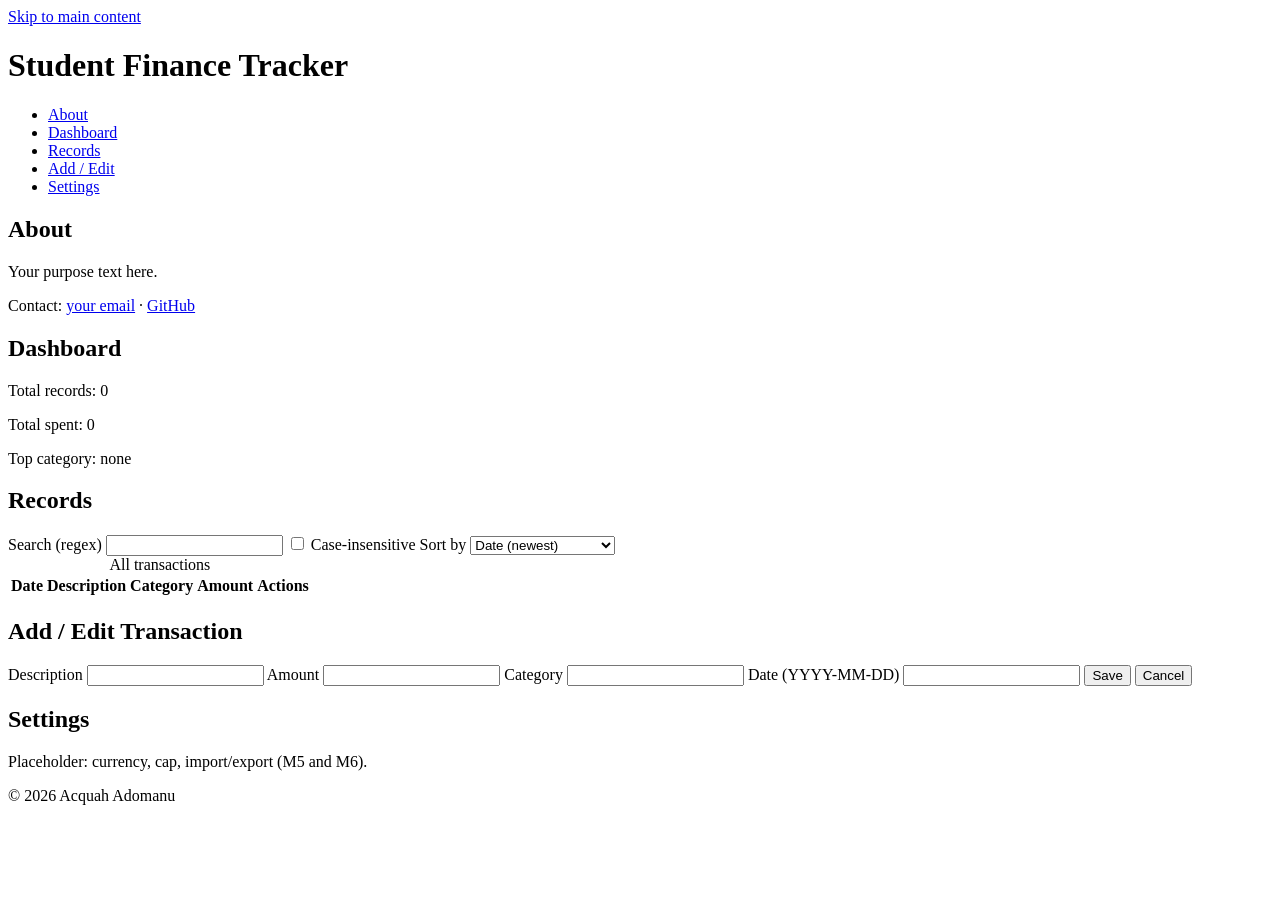
==== index.html @ df8563ce "feat(M2): add semantic HTML structure" ====
<!DOCTYPE html>
<html lang="en">
<head>
  <meta charset="UTF-8">
  <meta name="viewport" content="width=device-width, initial-scale=1">
  <title>Student Finance Tracker</title>
  <link rel="stylesheet" href="styles/main.css">
  <script type="module" src="scripts/main.js" defer></script>
</head>
<body>
  <a class="skip-link" href="#main">Skip to main content</a>

  <header>
    <h1>Student Finance Tracker</h1>
    <nav aria-label="Main">
      <ul>
        <li><a href="#about">About</a></li>
        <li><a href="#dashboard">Dashboard</a></li>
        <li><a href="#records">Records</a></li>
        <li><a href="#form">Add / Edit</a></li>
        <li><a href="#settings">Settings</a></li>
      </ul>
    </nav>
  </header>

  <main id="main">
    <section id="about" aria-labelledby="about-h">
      <h2 id="about-h">About</h2>
      <p>Your purpose text here.</p>
      <p>Contact: <a href="mailto:e.adomanu@alustudent.com">your email</a> ·
         <a href="https://github.com/acquahhh">GitHub</a></p>
    </section>

    <section id="dashboard" aria-labelledby="dash-h">
      <h2 id="dash-h">Dashboard</h2>
      <p id="stat-count">Total records: 0</p>
      <p id="stat-sum">Total spent: 0</p>
      <p id="stat-top">Top category: none</p>
      <div id="cap-message" role="status" aria-live="polite"></div>
      <div id="trend" aria-label="Last 7 days spending"></div>
    </section>

    <section id="records" aria-labelledby="rec-h">
      <h2 id="rec-h">Records</h2>
      <label for="search">Search (regex)</label>
      <input id="search" type="text">
      <label><input id="search-case" type="checkbox"> Case-insensitive</label>
      <label for="sort">Sort by</label>
      <select id="sort">
        <option value="date-desc">Date (newest)</option>
        <option value="date-asc">Date (oldest)</option>
        <option value="desc-asc">Description A-Z</option>
        <option value="desc-desc">Description Z-A</option>
        <option value="amount-asc">Amount (low to high)</option>
        <option value="amount-desc">Amount (high to low)</option>
      </select>
      <table>
        <caption>All transactions</caption>
        <thead>
          <tr>
            <th scope="col">Date</th>
            <th scope="col">Description</th>
            <th scope="col">Category</th>
            <th scope="col">Amount</th>
            <th scope="col">Actions</th>
          </tr>
        </thead>
        <tbody id="records-body"></tbody>
      </table>
    </section>

    <section id="form" aria-labelledby="form-h">
      <h2 id="form-h">Add / Edit Transaction</h2>
      <form id="txn-form" novalidate>
        <label for="description">Description</label>
        <input id="description" name="description" type="text" aria-describedby="description-err">
        <span id="description-err" class="error"></span>

        <label for="amount">Amount</label>
        <input id="amount" name="amount" type="text" inputmode="decimal" aria-describedby="amount-err">
        <span id="amount-err" class="error"></span>

        <label for="category">Category</label>
        <input id="category" name="category" type="text" aria-describedby="category-err">
        <span id="category-err" class="error"></span>

        <label for="date">Date (YYYY-MM-DD)</label>
        <input id="date" name="date" type="text" aria-describedby="date-err">
        <span id="date-err" class="error"></span>

        <button type="submit">Save</button>
        <button type="reset">Cancel</button>
      </form>
      <div id="form-status" role="status" aria-live="polite"></div>
    </section>

    <section id="settings" aria-labelledby="set-h">
      <h2 id="set-h">Settings</h2>
      <p>Placeholder: currency, cap, import/export (M5 and M6).</p>
    </section>
  </main>

  <footer>
    <p>&copy; 2026 Acquah Adomanu</p>
  </footer>
</body>
</html>
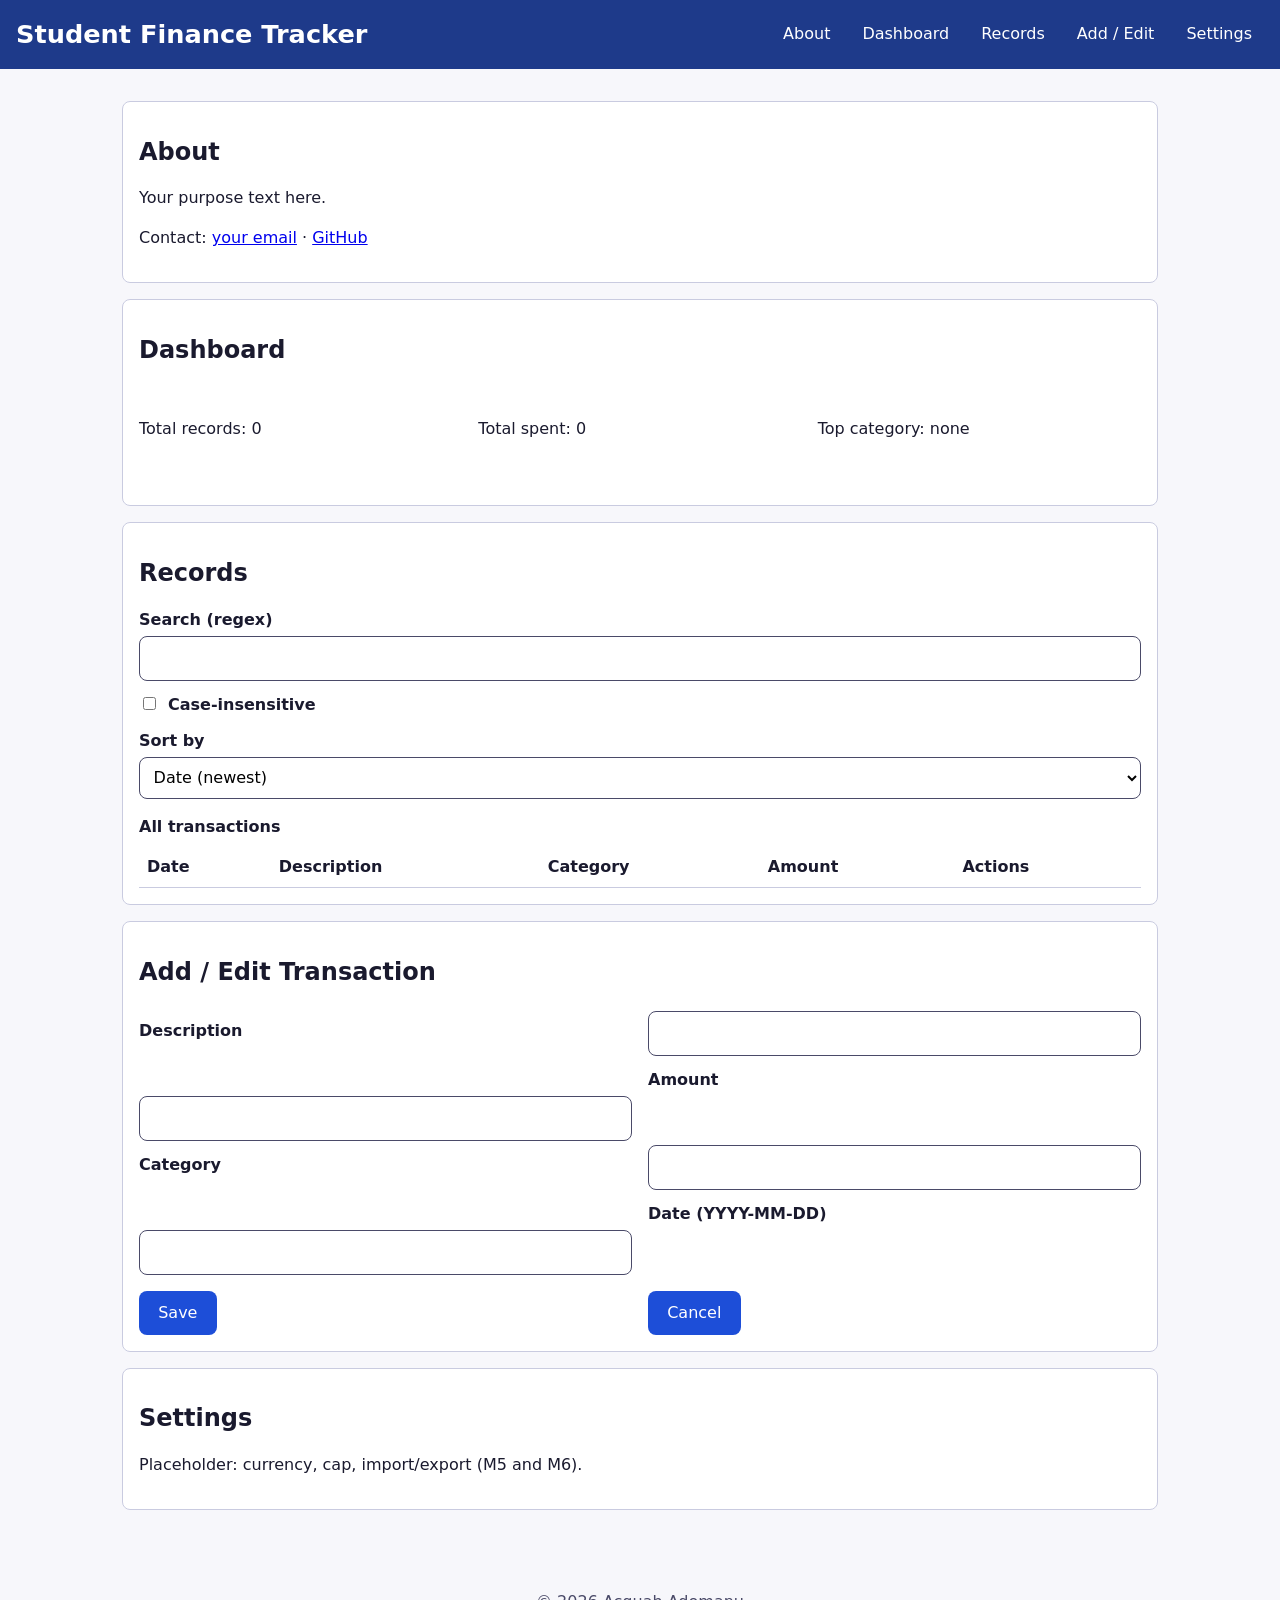
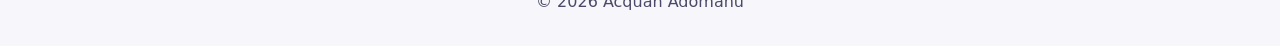
==== commit 5556d5a9: "style(M2): add mobile-first responsive CSS" ====
--- a/index.html
+++ b/index.html
@@ -54,6 +54,7 @@
         <option value="amount-asc">Amount (low to high)</option>
         <option value="amount-desc">Amount (high to low)</option>
       </select>
+      <div class="table-wrap">
       <table>
         <caption>All transactions</caption>
         <thead>
@@ -67,6 +68,7 @@
         </thead>
         <tbody id="records-body"></tbody>
       </table>
+      </div>
     </section>
 
     <section id="form" aria-labelledby="form-h">
--- a/styles/main.css
+++ b/styles/main.css
@@ -0,0 +1,152 @@
+/* ---------- Tokens ---------- */
+:root {
+  --bg: #f7f7fb;
+  --surface: #ffffff;
+  --text: #1a1a2e;
+  --muted: #4a4a68;
+  --primary: #1d4ed8;
+  --primary-dark: #1e3a8a;
+  --border: #c9cbe0;
+  --error: #b00020;
+  --radius: 8px;
+  --space: 1rem;
+}
+
+/* ---------- Base (mobile-first, ~360px) ---------- */
+* { box-sizing: border-box; }
+
+body {
+  margin: 0;
+  font-family: system-ui, -apple-system, "Segoe UI", Roboto, sans-serif;
+  line-height: 1.5;
+  color: var(--text);
+  background: var(--bg);
+}
+
+h1, h2 { line-height: 1.2; }
+
+/* Skip link: hidden until focused */
+.skip-link {
+  position: absolute;
+  left: 0.5rem;
+  top: -4rem;
+  padding: 0.5rem 1rem;
+  background: var(--primary-dark);
+  color: #fff;
+  border-radius: var(--radius);
+  z-index: 100;
+  transition: top 0.2s ease;
+}
+.skip-link:focus { top: 0.5rem; }
+
+/* Visible focus on everything interactive */
+a:focus-visible,
+button:focus-visible,
+input:focus-visible,
+select:focus-visible {
+  outline: 3px solid #f59e0b;
+  outline-offset: 2px;
+}
+
+header {
+  background: var(--primary-dark);
+  color: #fff;
+  padding: var(--space);
+}
+header h1 { margin: 0 0 0.5rem; font-size: 1.4rem; }
+
+nav ul {
+  list-style: none;
+  margin: 0;
+  padding: 0;
+  display: flex;
+  flex-wrap: wrap;
+  gap: 0.5rem;
+}
+nav a {
+  display: inline-block;
+  padding: 0.4rem 0.75rem;
+  color: #fff;
+  text-decoration: none;
+  border-radius: var(--radius);
+  transition: background-color 0.2s ease;
+}
+nav a:hover { background: rgba(255, 255, 255, 0.2); }
+
+main { padding: var(--space); max-width: 1100px; margin: 0 auto; }
+
+main section {
+  background: var(--surface);
+  border: 1px solid var(--border);
+  border-radius: var(--radius);
+  padding: var(--space);
+  margin-bottom: var(--space);
+  animation: fade-in 0.4s ease both;
+}
+
+@keyframes fade-in {
+  from { opacity: 0; transform: translateY(8px); }
+  to   { opacity: 1; transform: none; }
+}
+
+/* Forms */
+label { display: block; margin-top: 0.75rem; font-weight: 600; }
+
+input[type="text"], select {
+  width: 100%;
+  padding: 0.6rem;
+  margin-top: 0.25rem;
+  font: inherit;
+  border: 1px solid var(--muted);
+  border-radius: var(--radius);
+  background: #fff;
+}
+
+input[type="checkbox"] { margin-right: 0.4rem; }
+
+.error { display: block; min-height: 1.2em; color: var(--error); font-size: 0.9rem; }
+
+button {
+  margin: 1rem 0.5rem 0 0;
+  padding: 0.6rem 1.2rem;
+  font: inherit;
+  color: #fff;
+  background: var(--primary);
+  border: 0;
+  border-radius: var(--radius);
+  cursor: pointer;
+  transition: background-color 0.2s ease, transform 0.1s ease;
+}
+button:hover { background: var(--primary-dark); }
+button:active { transform: scale(0.97); }
+
+/* Table */
+.table-wrap { overflow-x: auto; margin-top: 1rem; }
+table { width: 100%; border-collapse: collapse; min-width: 480px; }
+caption { text-align: left; font-weight: 600; padding-bottom: 0.5rem; }
+th, td { padding: 0.5rem; border-bottom: 1px solid var(--border); text-align: left; }
+
+mark { background: #fde68a; color: #000; padding: 0 2px; }
+
+footer { text-align: center; padding: var(--space); color: var(--muted); }
+
+/* ---------- Tablet (768px) ---------- */
+@media (min-width: 768px) {
+  header { display: flex; justify-content: space-between; align-items: center; }
+  header h1 { margin: 0; font-size: 1.6rem; }
+  main { padding: 1.5rem; }
+  #dashboard { display: grid; grid-template-columns: repeat(3, 1fr); gap: var(--space); }
+  #dashboard h2, #cap-message, #trend { grid-column: 1 / -1; }
+}
+
+/* ---------- Desktop (1024px) ---------- */
+@media (min-width: 1024px) {
+  main { padding: 2rem; }
+  #txn-form { display: grid; grid-template-columns: 1fr 1fr; column-gap: var(--space); }
+  #txn-form button { grid-column: auto; justify-self: start; }
+}
+
+/* Respect users who turn animations off */
+@media (prefers-reduced-motion: reduce) {
+  * { animation: none !important; transition: none !important; }
+}
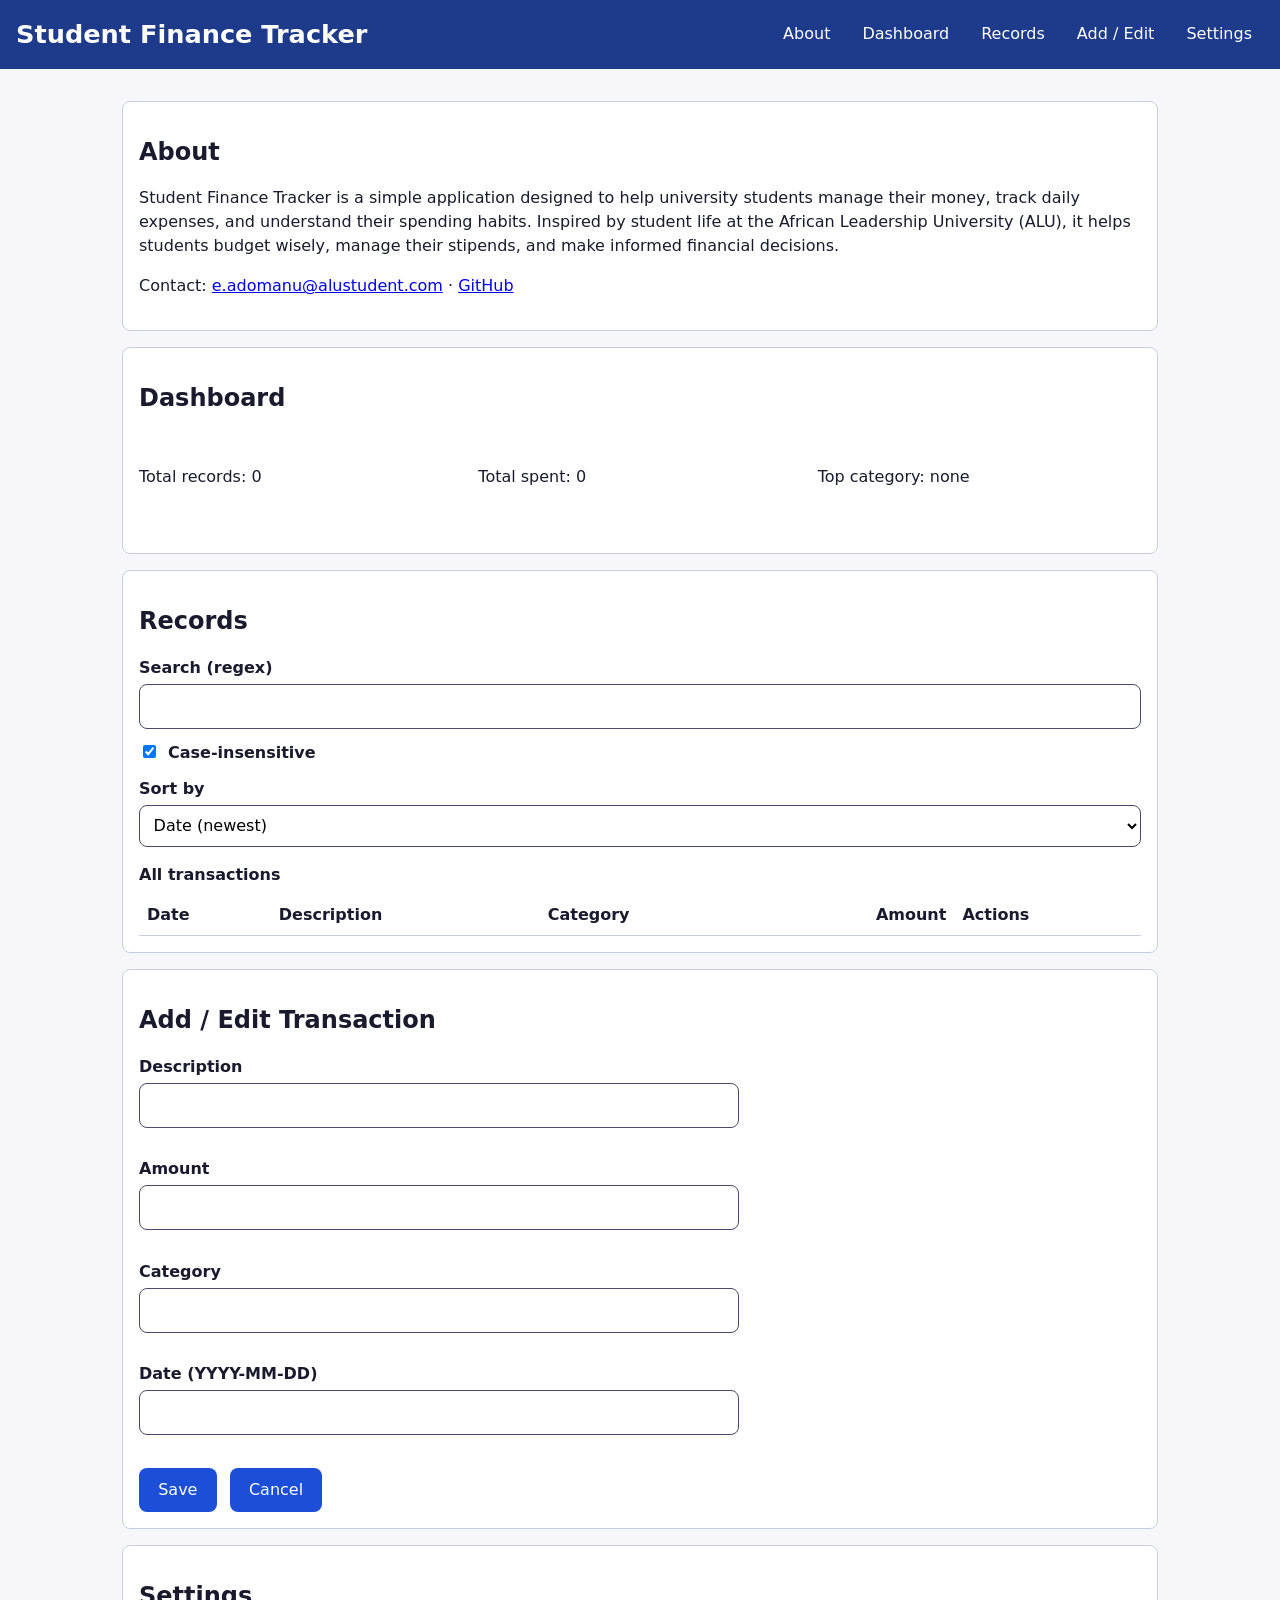
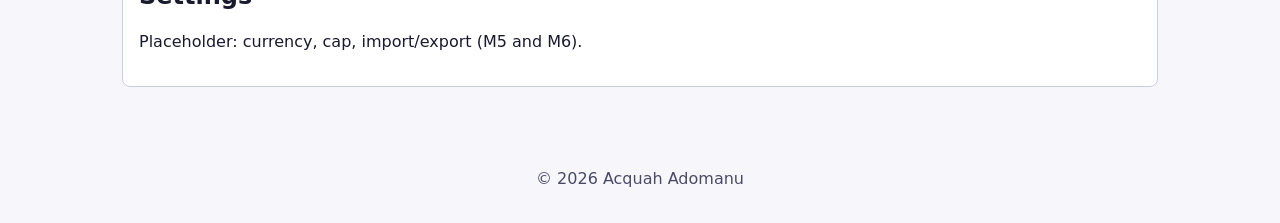
==== commit c211399c: "feat(M4): render table, sorting and safe regex search with highlight" ====
--- a/index.html
+++ b/index.html
@@ -26,8 +26,10 @@
   <main id="main">
     <section id="about" aria-labelledby="about-h">
       <h2 id="about-h">About</h2>
-      <p>Your purpose text here.</p>
-      <p>Contact: <a href="mailto:e.adomanu@alustudent.com">your email</a> ·
+      <p>Student Finance Tracker is a simple application designed to help university students manage their money,
+         track daily expenses, and understand their spending habits. Inspired by student life at the African Leadership University (ALU),
+          it helps students budget wisely, manage their stipends, and make informed financial decisions.</p>
+      <p>Contact: <a href="mailto:e.adomanu@alustudent.com">e.adomanu@alustudent.com</a> ·
          <a href="https://github.com/acquahhh">GitHub</a></p>
     </section>
 
@@ -44,7 +46,7 @@
       <h2 id="rec-h">Records</h2>
       <label for="search">Search (regex)</label>
       <input id="search" type="text">
-      <label><input id="search-case" type="checkbox"> Case-insensitive</label>
+      <label><input id="search-case" type="checkbox" checked> Case-insensitive</label>
       <label for="sort">Sort by</label>
       <select id="sort">
         <option value="date-desc">Date (newest)</option>
@@ -54,6 +56,7 @@
         <option value="amount-asc">Amount (low to high)</option>
         <option value="amount-desc">Amount (high to low)</option>
       </select>
+      <div id="search-status" role="status" aria-live="polite"></div>
       <div class="table-wrap">
       <table>
         <caption>All transactions</caption>
--- a/styles/main.css
+++ b/styles/main.css
@@ -39,13 +39,19 @@
 }
 .skip-link:focus { top: 0.5rem; }
 
-/* Visible focus on everything interactive */
+/* Visible focus on everything interactive (dark amber: 3:1+ on white) */
 a:focus-visible,
 button:focus-visible,
 input:focus-visible,
 select:focus-visible {
-  outline: 3px solid #f59e0b;
+  outline: 3px solid #b45309;
   outline-offset: 2px;
+}
+
+/* Light amber on the dark header and skip link */
+header a:focus-visible,
+.skip-link:focus-visible {
+  outline-color: #fbbf24;
 }
 
 header {
@@ -89,7 +95,7 @@
   to   { opacity: 1; transform: none; }
 }
 
-/* Forms */
+/* ---------- Forms ---------- */
 label { display: block; margin-top: 0.75rem; font-weight: 600; }
 
 input[type="text"], select {
@@ -104,8 +110,12 @@
 
 input[type="checkbox"] { margin-right: 0.4rem; }
 
+input[aria-invalid="true"] { border-color: var(--error); border-width: 2px; }
+
 .error { display: block; min-height: 1.2em; color: var(--error); font-size: 0.9rem; }
+.error.hint { color: #7a4b00; }
 
+/* ---------- Buttons ---------- */
 button {
   margin: 1rem 0.5rem 0 0;
   padding: 0.6rem 1.2rem;
@@ -120,11 +130,17 @@
 button:hover { background: var(--primary-dark); }
 button:active { transform: scale(0.97); }
 
-/* Table */
+/* Smaller buttons inside table rows (edit / delete) */
+td button { margin: 0 0.25rem 0 0; padding: 0.3rem 0.7rem; font-size: 0.9rem; }
+td button.danger { background: var(--error); }
+td button.danger:hover { background: #7f0016; }
+
+/* ---------- Table ---------- */
 .table-wrap { overflow-x: auto; margin-top: 1rem; }
 table { width: 100%; border-collapse: collapse; min-width: 480px; }
 caption { text-align: left; font-weight: 600; padding-bottom: 0.5rem; }
 th, td { padding: 0.5rem; border-bottom: 1px solid var(--border); text-align: left; }
+td.num, th:nth-child(4) { text-align: right; }
 
 mark { background: #fde68a; color: #000; padding: 0 2px; }
 
@@ -142,8 +158,7 @@
 /* ---------- Desktop (1024px) ---------- */
 @media (min-width: 1024px) {
   main { padding: 2rem; }
-  #txn-form { display: grid; grid-template-columns: 1fr 1fr; column-gap: var(--space); }
-  #txn-form button { grid-column: auto; justify-self: start; }
+  #txn-form { max-width: 600px; }
 }
 
 /* Respect users who turn animations off */
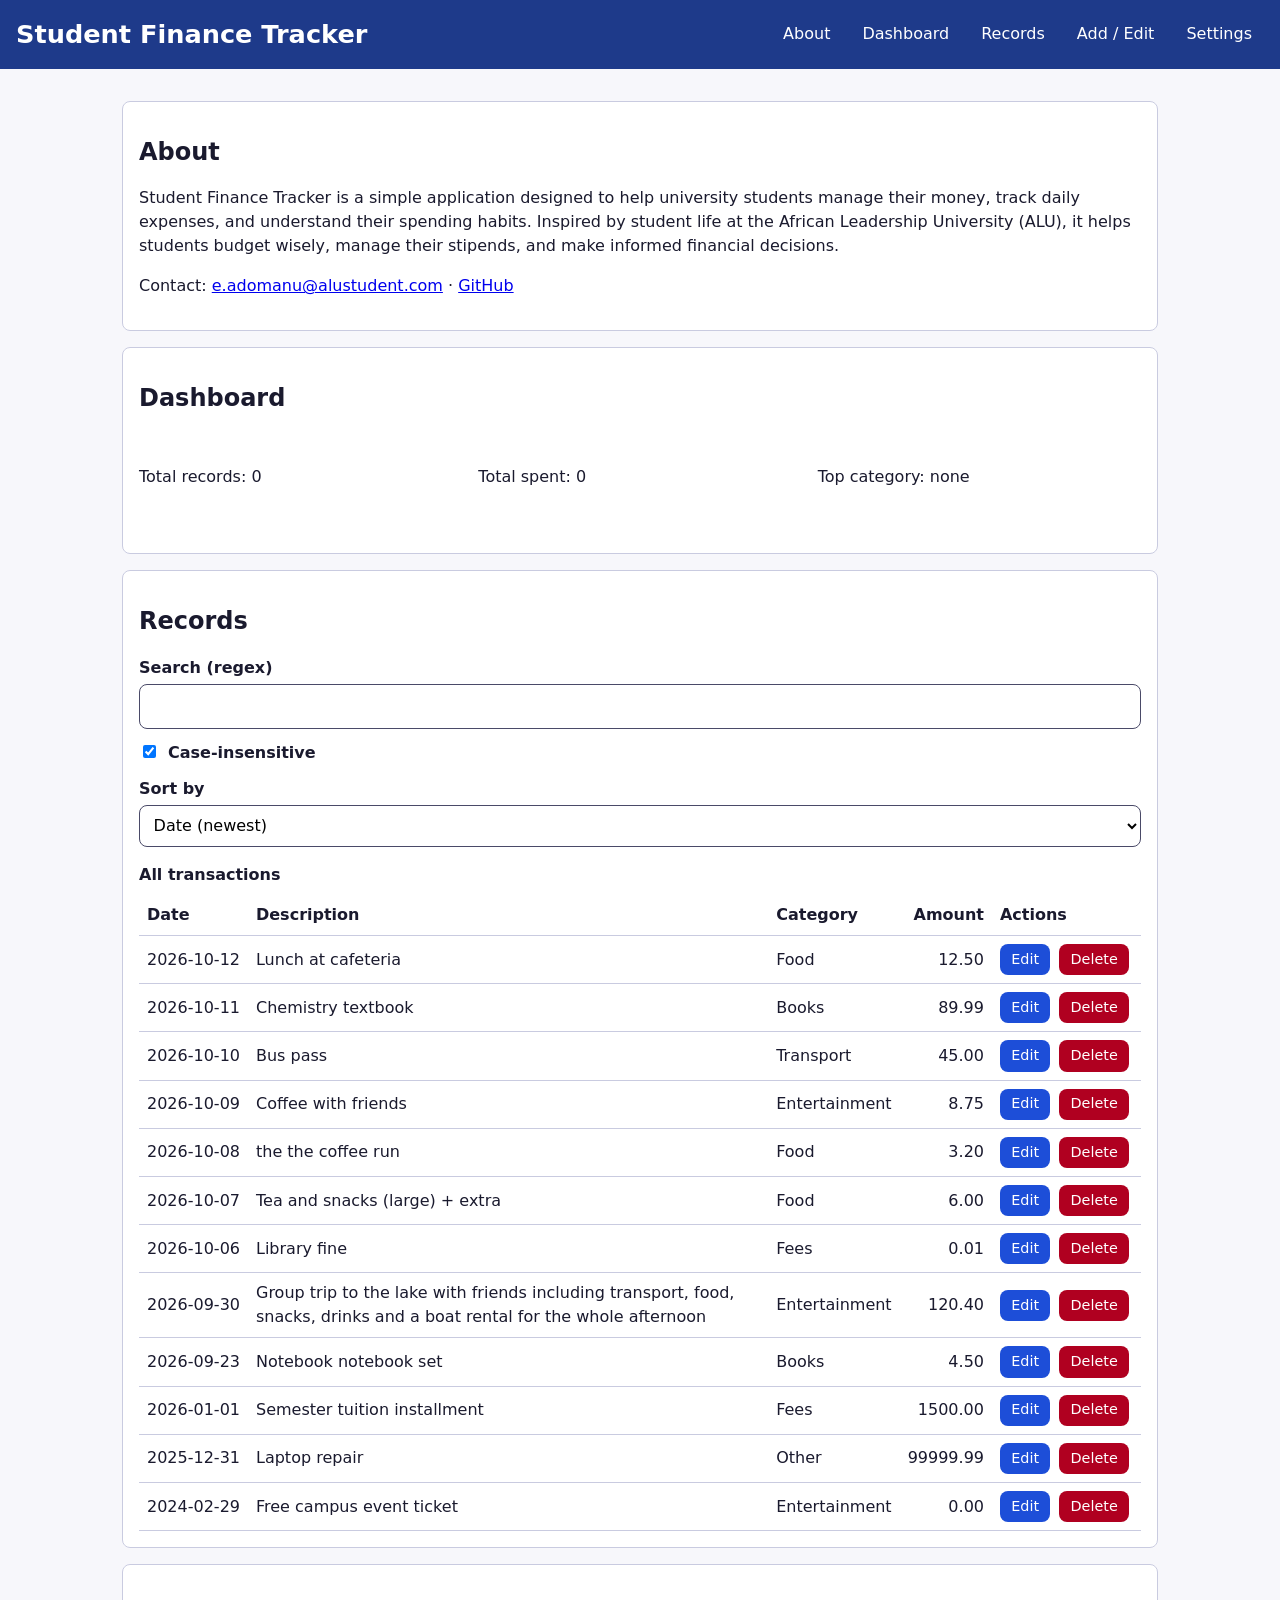
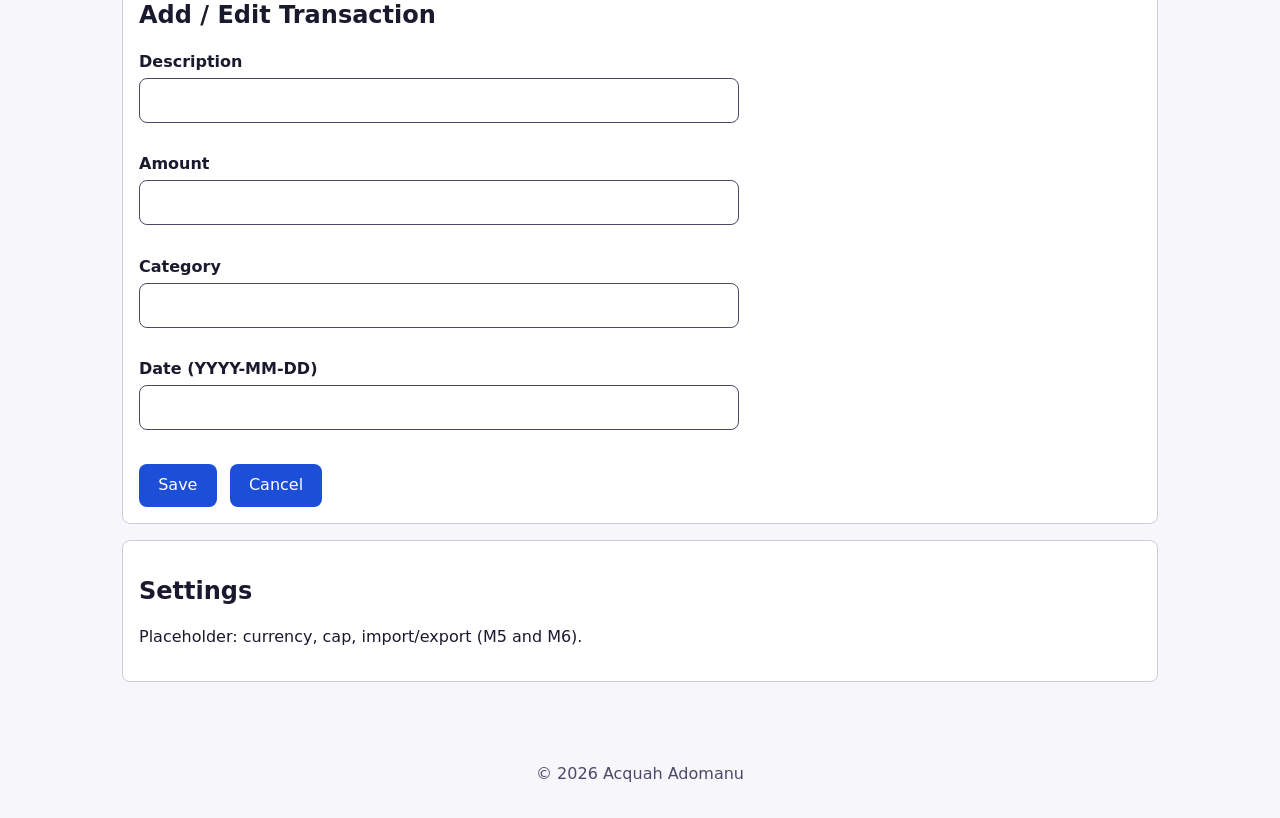
==== commit c342dd33: "feat(M4): add inline edit and confirmed delete" ====
--- a/index.html
+++ b/index.html
@@ -4,6 +4,7 @@
   <meta charset="UTF-8">
   <meta name="viewport" content="width=device-width, initial-scale=1">
   <title>Student Finance Tracker</title>
+  <link rel="icon" href="data:image/svg+xml,<svg xmlns='http://www.w3.org/2000/svg' viewBox='0 0 100 100'><text y='.9em' font-size='90'>💰</text></svg>">
   <link rel="stylesheet" href="styles/main.css">
   <script type="module" src="scripts/main.js" defer></script>
 </head>
--- a/styles/main.css
+++ b/styles/main.css
@@ -141,6 +141,8 @@
 caption { text-align: left; font-weight: 600; padding-bottom: 0.5rem; }
 th, td { padding: 0.5rem; border-bottom: 1px solid var(--border); text-align: left; }
 td.num, th:nth-child(4) { text-align: right; }
+td:first-child { white-space: nowrap; }
+td:last-child { white-space: nowrap; }
 
 mark { background: #fde68a; color: #000; padding: 0 2px; }
 
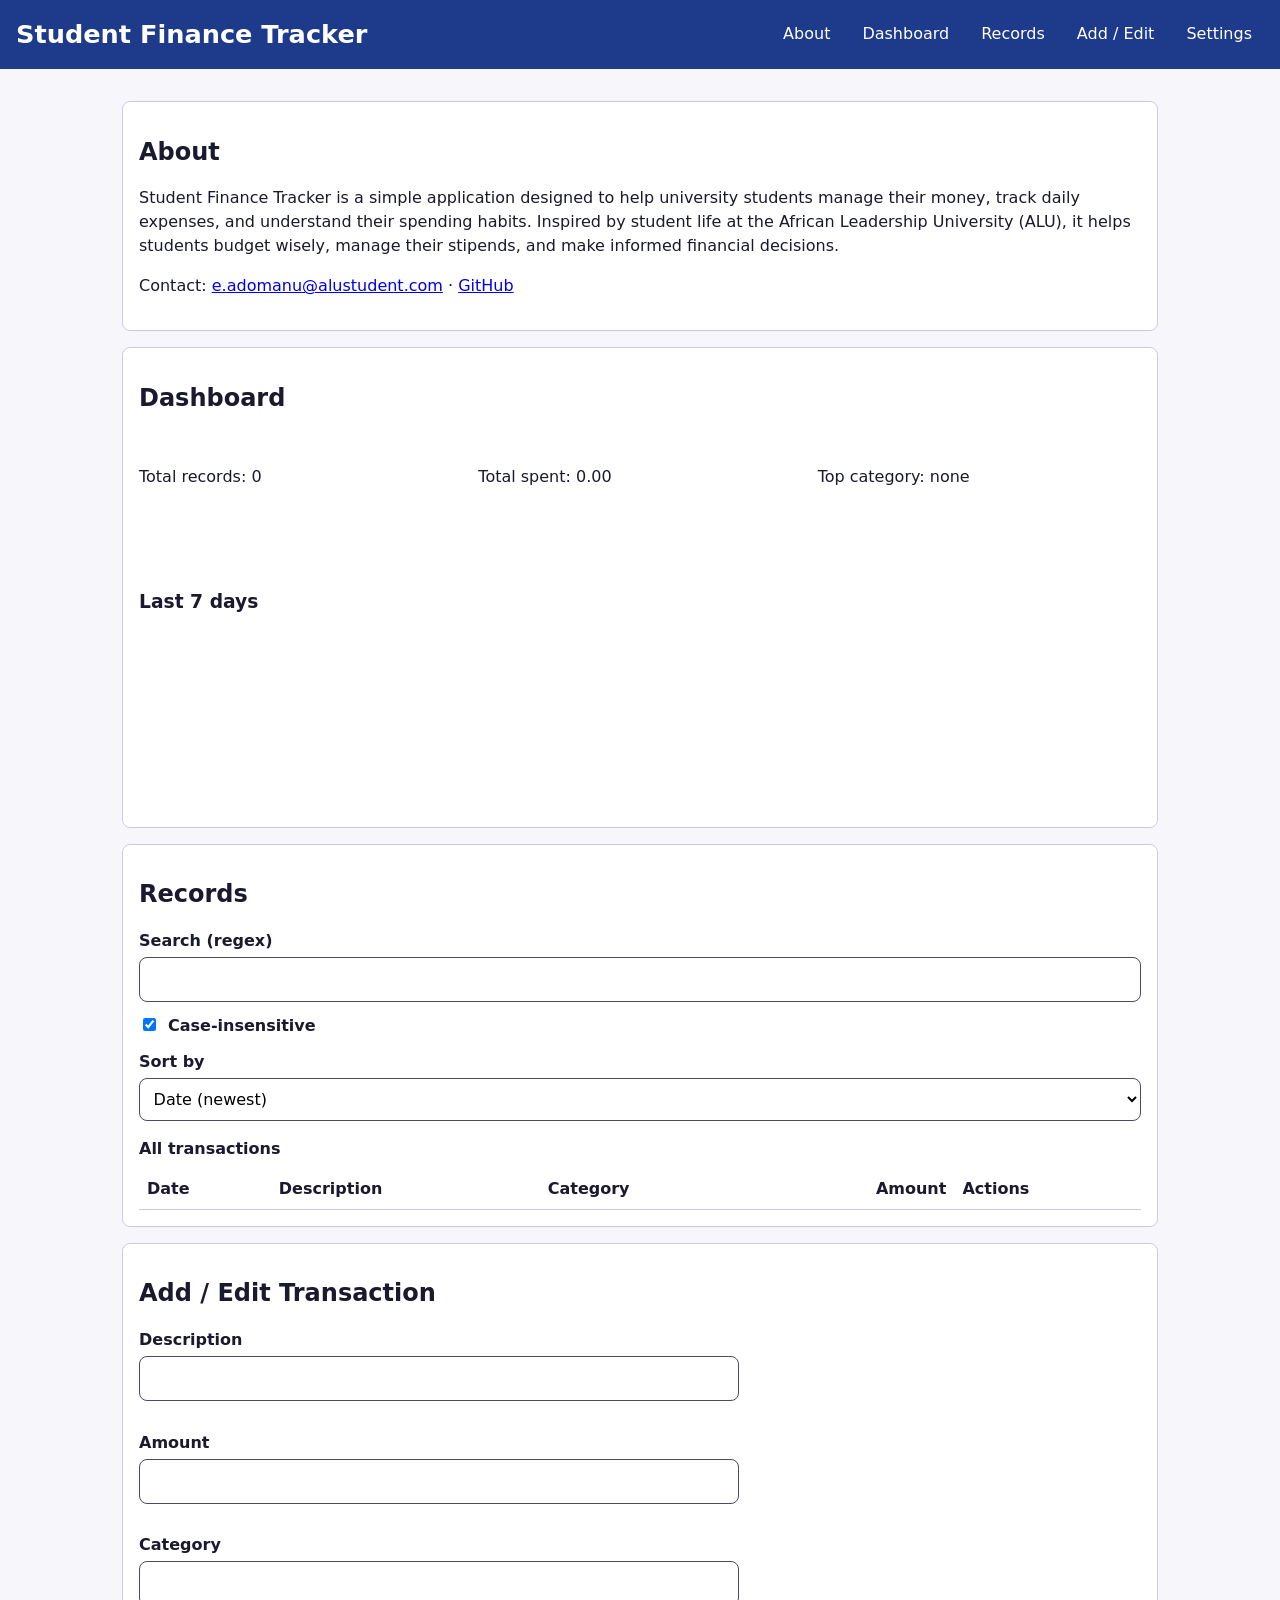
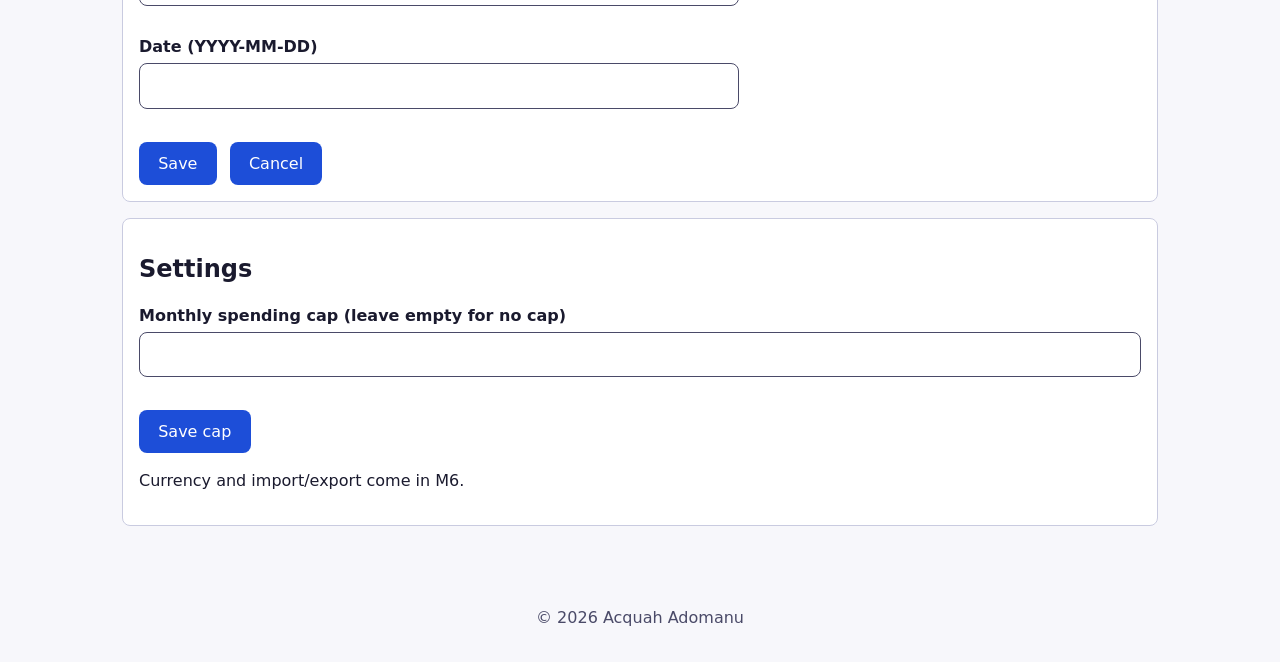
==== commit b9272403: "feat(M5): add dashboard, 7-day trend chart and spending cap with live regions" ====
--- a/index.html
+++ b/index.html
@@ -34,13 +34,17 @@
          <a href="https://github.com/acquahhh">GitHub</a></p>
     </section>
 
-    <section id="dashboard" aria-labelledby="dash-h">
+        <section id="dashboard" aria-labelledby="dash-h">
       <h2 id="dash-h">Dashboard</h2>
       <p id="stat-count">Total records: 0</p>
-      <p id="stat-sum">Total spent: 0</p>
+      <p id="stat-sum">Total spent: 0.00</p>
       <p id="stat-top">Top category: none</p>
       <div id="cap-message" role="status" aria-live="polite"></div>
-      <div id="trend" aria-label="Last 7 days spending"></div>
+      <div id="cap-alert" role="alert" aria-live="assertive"></div>
+      <div id="trend-wrap">
+        <h3 id="trend-h">Last 7 days</h3>
+        <ol id="trend" aria-labelledby="trend-h"></ol>
+      </div>
     </section>
 
     <section id="records" aria-labelledby="rec-h">
@@ -100,9 +104,16 @@
       <div id="form-status" role="status" aria-live="polite"></div>
     </section>
 
-    <section id="settings" aria-labelledby="set-h">
+       <section id="settings" aria-labelledby="set-h">
       <h2 id="set-h">Settings</h2>
-      <p>Placeholder: currency, cap, import/export (M5 and M6).</p>
+      <form id="settings-form" novalidate>
+        <label for="cap">Monthly spending cap (leave empty for no cap)</label>
+        <input id="cap" name="cap" type="text" inputmode="decimal" aria-describedby="cap-err">
+        <span id="cap-err" class="error"></span>
+        <button type="submit">Save cap</button>
+      </form>
+      <div id="settings-status" role="status" aria-live="polite"></div>
+      <p>Currency and import/export come in M6.</p>
     </section>
   </main>
 
--- a/styles/main.css
+++ b/styles/main.css
@@ -146,6 +146,50 @@
 
 mark { background: #fde68a; color: #000; padding: 0 2px; }
 
+/* ---------- Dashboard ---------- */
+#cap-message, #cap-alert { font-weight: 600; margin-top: 0.5rem; }
+#cap-alert { color: var(--error); }
+#cap-alert:not(:empty) {
+  padding: 0.5rem 0.75rem;
+  border: 2px solid var(--error);
+  border-radius: var(--radius);
+}
+
+#trend {
+  list-style: none;
+  margin: 0;
+  padding: 0;
+  display: flex;
+  gap: 0.4rem;
+  height: 11rem;
+}
+#trend li {
+  flex: 1;
+  display: flex;
+  flex-direction: column;
+  align-items: center;
+  min-width: 0;
+  font-size: 0.75rem;
+}
+#trend .amt { order: 1; }
+#trend .bar-area { order: 2; position: relative; flex: 1; width: 100%; }
+#trend .day { order: 3; color: var(--muted); }
+#trend .bar {
+  position: absolute;
+  left: 15%;
+  right: 15%;
+  bottom: 0;
+  min-height: 2px;
+  background: var(--primary);
+  border-radius: 4px 4px 0 0;
+  transform-origin: bottom;
+  animation: grow 0.5s ease both;
+}
+@keyframes grow {
+  from { transform: scaleY(0); }
+  to   { transform: scaleY(1); }
+}
+
 footer { text-align: center; padding: var(--space); color: var(--muted); }
 
 /* ---------- Tablet (768px) ---------- */
@@ -154,7 +198,7 @@
   header h1 { margin: 0; font-size: 1.6rem; }
   main { padding: 1.5rem; }
   #dashboard { display: grid; grid-template-columns: repeat(3, 1fr); gap: var(--space); }
-  #dashboard h2, #cap-message, #trend { grid-column: 1 / -1; }
+  #dashboard h2, #cap-message, #cap-alert, #trend-wrap { grid-column: 1 / -1; }
 }
 
 /* ---------- Desktop (1024px) ---------- */
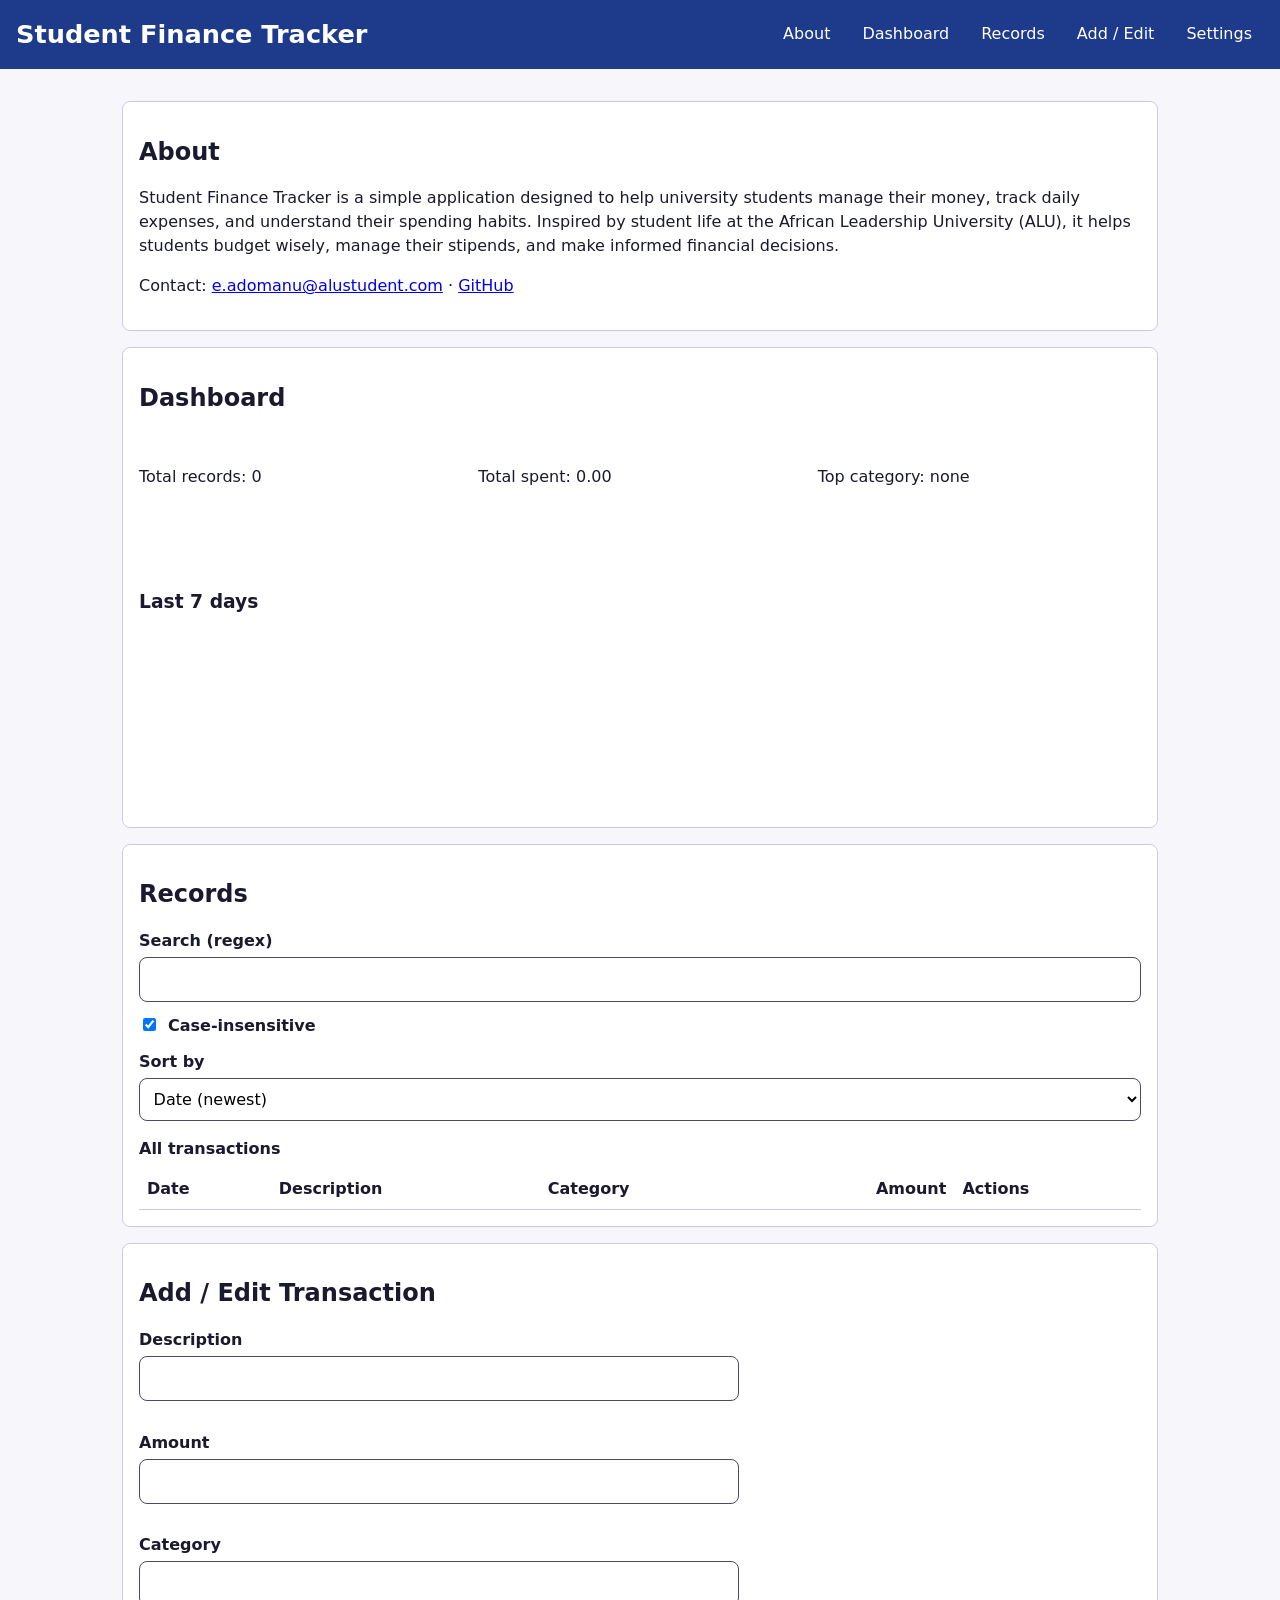
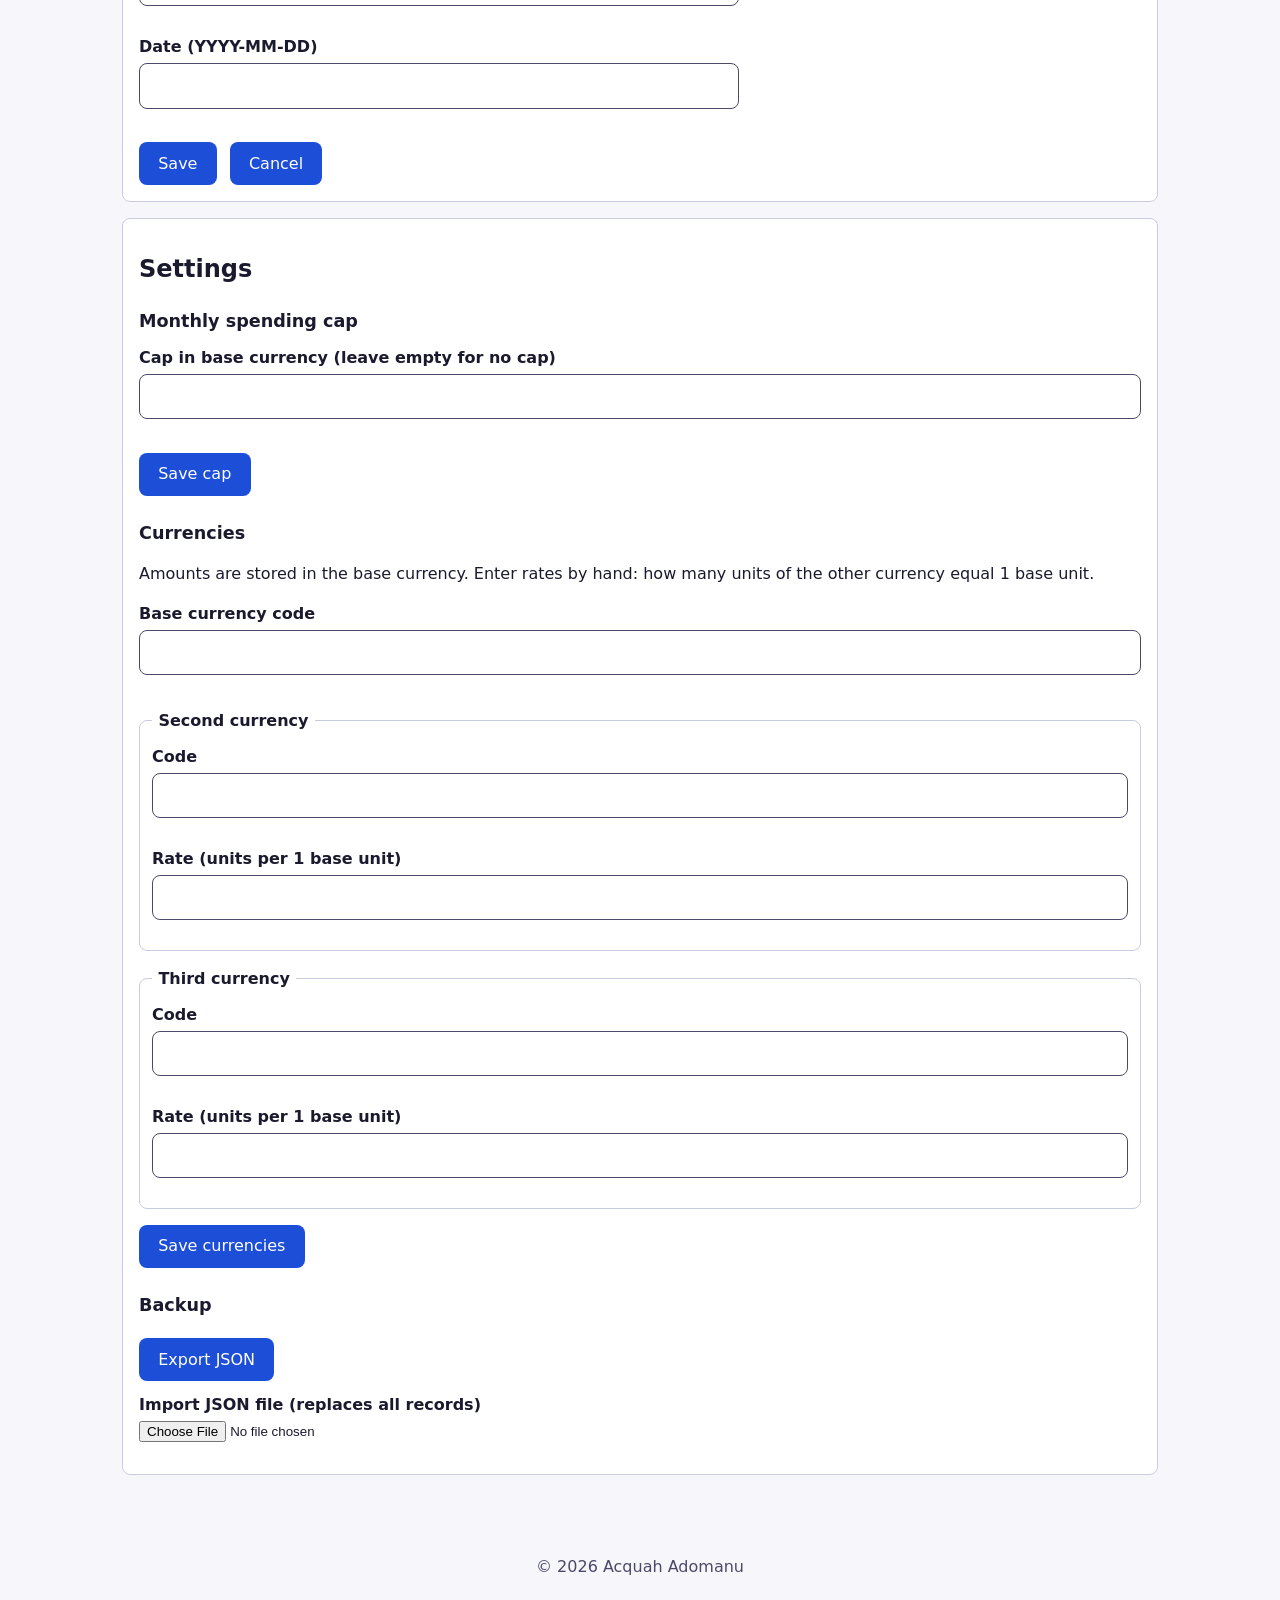
==== commit 4d135eaa: "feat(M6): add JSON import/export, currency settings and settings UI" ====
--- a/index.html
+++ b/index.html
@@ -104,16 +104,54 @@
       <div id="form-status" role="status" aria-live="polite"></div>
     </section>
 
-       <section id="settings" aria-labelledby="set-h">
+           <section id="settings" aria-labelledby="set-h">
       <h2 id="set-h">Settings</h2>
+
+      <h3>Monthly spending cap</h3>
       <form id="settings-form" novalidate>
-        <label for="cap">Monthly spending cap (leave empty for no cap)</label>
+        <label for="cap">Cap in base currency (leave empty for no cap)</label>
         <input id="cap" name="cap" type="text" inputmode="decimal" aria-describedby="cap-err">
         <span id="cap-err" class="error"></span>
         <button type="submit">Save cap</button>
       </form>
+
+      <h3>Currencies</h3>
+      <p>Amounts are stored in the base currency. Enter rates by hand: how many units of the other currency equal 1 base unit.</p>
+      <form id="currency-form" novalidate>
+        <label for="base">Base currency code</label>
+        <input id="base" type="text" maxlength="3" aria-describedby="base-err">
+        <span id="base-err" class="error"></span>
+
+        <fieldset>
+          <legend>Second currency</legend>
+          <label for="c1-code">Code</label>
+          <input id="c1-code" type="text" maxlength="3" aria-describedby="c1-code-err">
+          <span id="c1-code-err" class="error"></span>
+          <label for="c1-rate">Rate (units per 1 base unit)</label>
+          <input id="c1-rate" type="text" inputmode="decimal" aria-describedby="c1-rate-err">
+          <span id="c1-rate-err" class="error"></span>
+        </fieldset>
+
+        <fieldset>
+          <legend>Third currency</legend>
+          <label for="c2-code">Code</label>
+          <input id="c2-code" type="text" maxlength="3" aria-describedby="c2-code-err">
+          <span id="c2-code-err" class="error"></span>
+          <label for="c2-rate">Rate (units per 1 base unit)</label>
+          <input id="c2-rate" type="text" inputmode="decimal" aria-describedby="c2-rate-err">
+          <span id="c2-rate-err" class="error"></span>
+        </fieldset>
+
+        <button type="submit">Save currencies</button>
+      </form>
+
+      <h3>Backup</h3>
+      <button type="button" id="export-btn">Export JSON</button>
+      <label for="import-file">Import JSON file (replaces all records)</label>
+      <input id="import-file" type="file" accept="application/json,.json">
+      <ul id="import-errors" aria-label="Import errors"></ul>
+
       <div id="settings-status" role="status" aria-live="polite"></div>
-      <p>Currency and import/export come in M6.</p>
     </section>
   </main>
 
--- a/styles/main.css
+++ b/styles/main.css
@@ -190,6 +190,20 @@
   to   { transform: scaleY(1); }
 }
 
+/* ---------- Settings ---------- */
+#settings h3 { margin: 1.5rem 0 0.25rem; font-size: 1.1rem; }
+fieldset {
+  border: 1px solid var(--border);
+  border-radius: var(--radius);
+  margin: 1rem 0 0;
+  padding: 0 0.75rem 0.75rem;
+}
+legend { font-weight: 600; padding: 0 0.4rem; }
+input[type="file"] { display: block; margin-top: 0.25rem; max-width: 100%; }
+#import-errors { color: var(--error); padding-left: 1.2rem; }
+#import-errors:empty { display: none; }
+#settings-status { margin-top: 1rem; font-weight: 600; }
+
 footer { text-align: center; padding: var(--space); color: var(--muted); }
 
 /* ---------- Tablet (768px) ---------- */
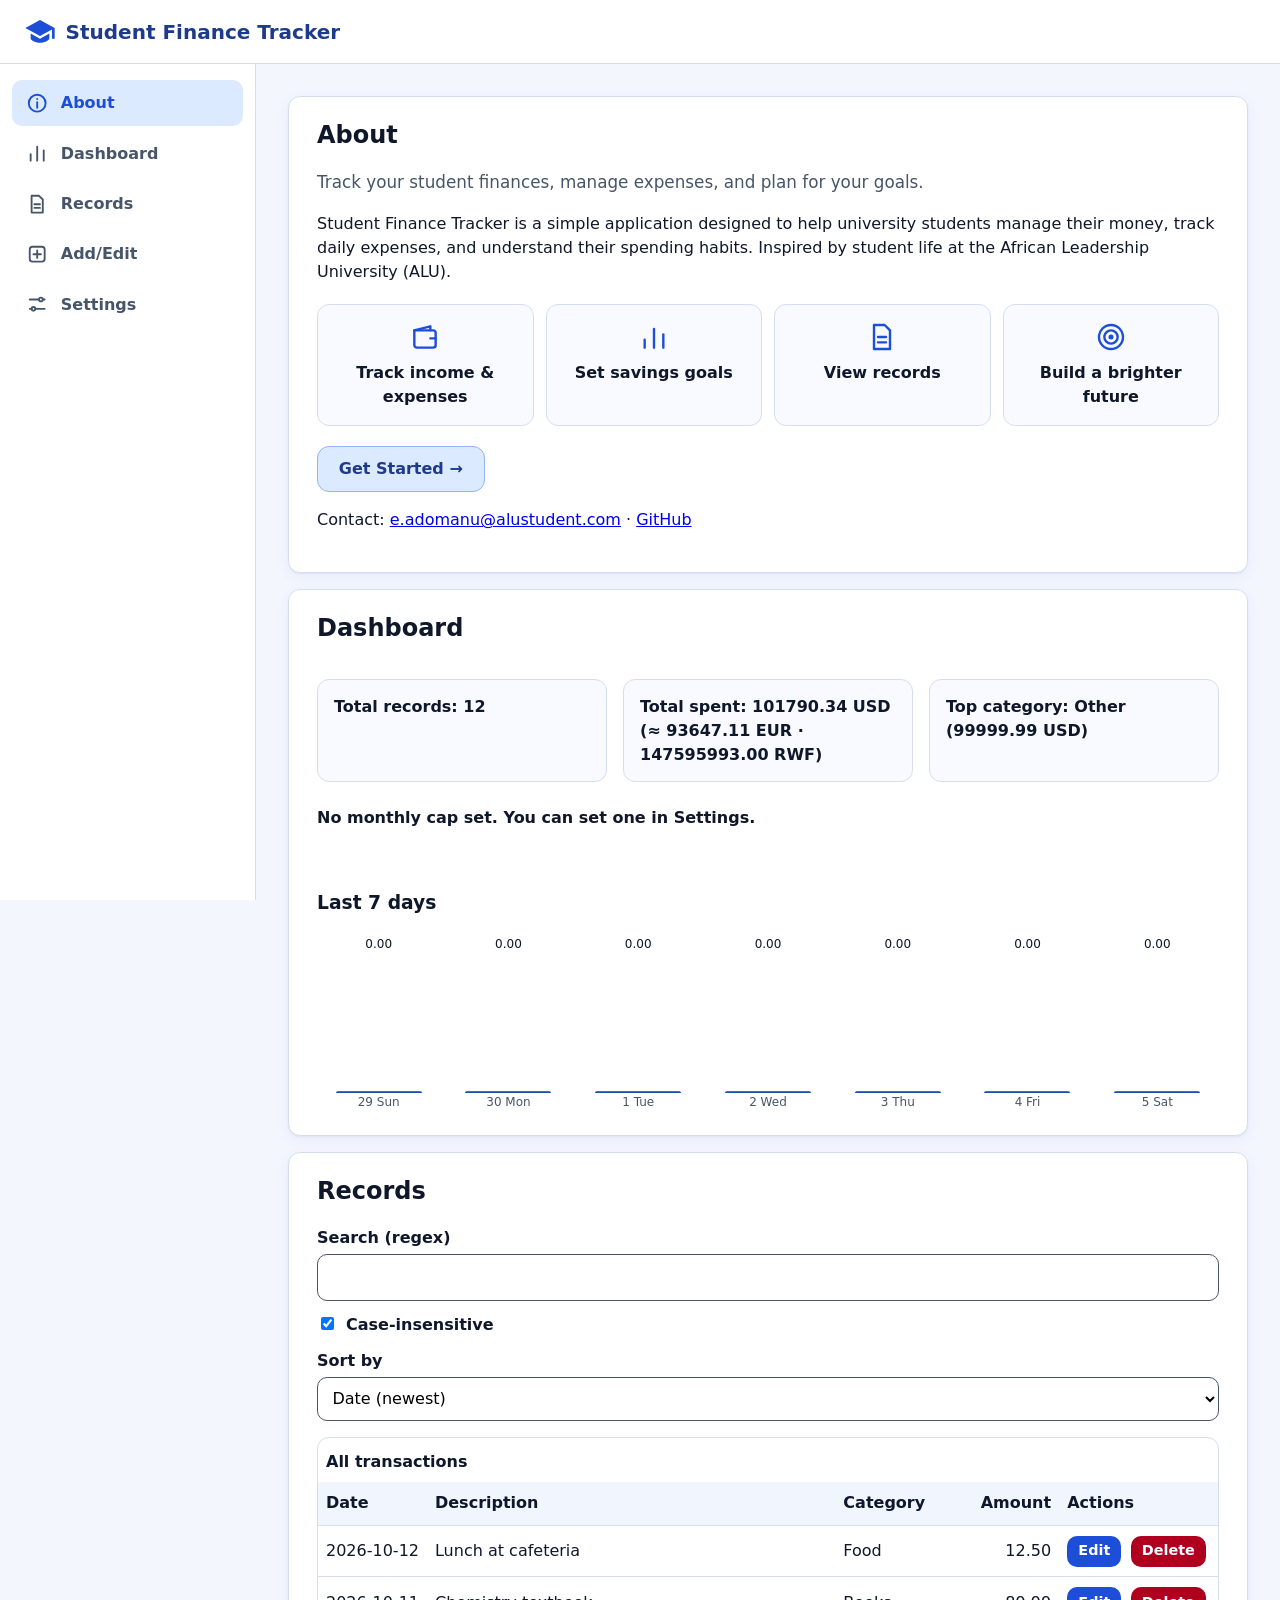
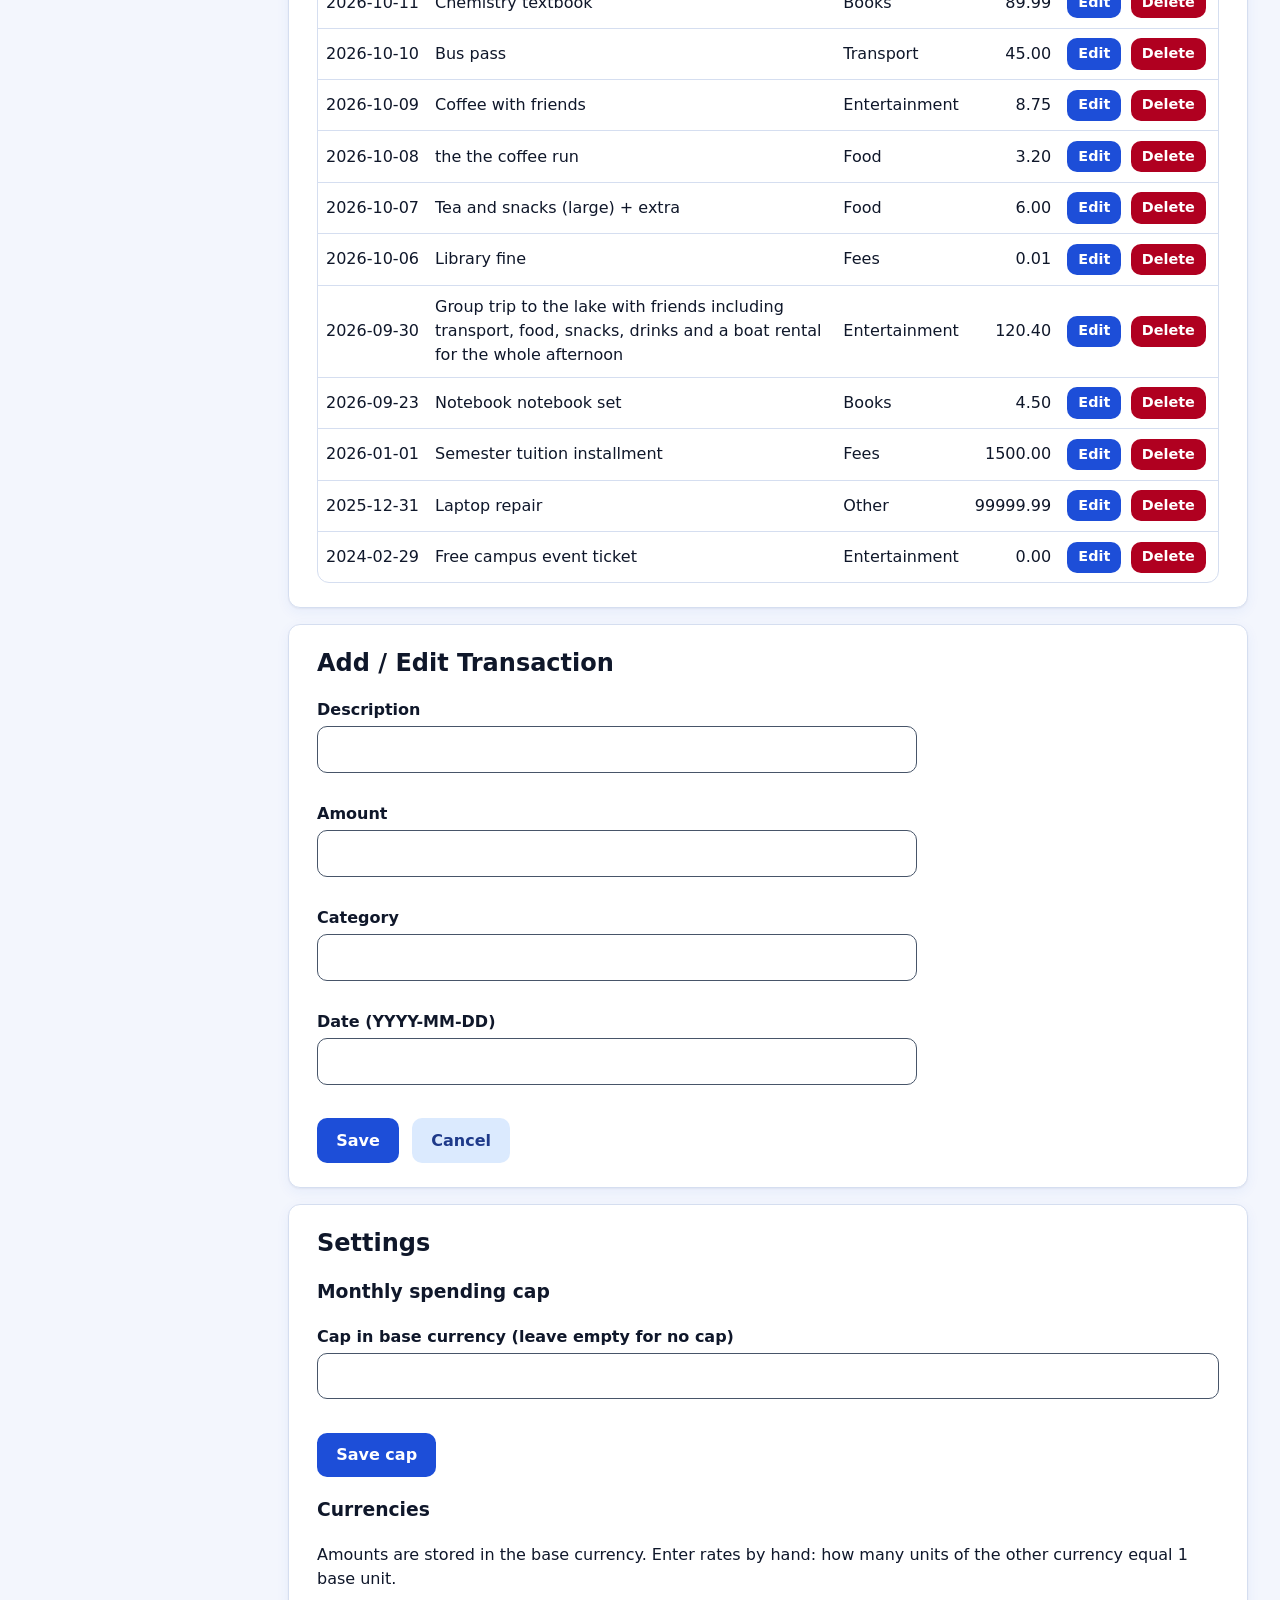
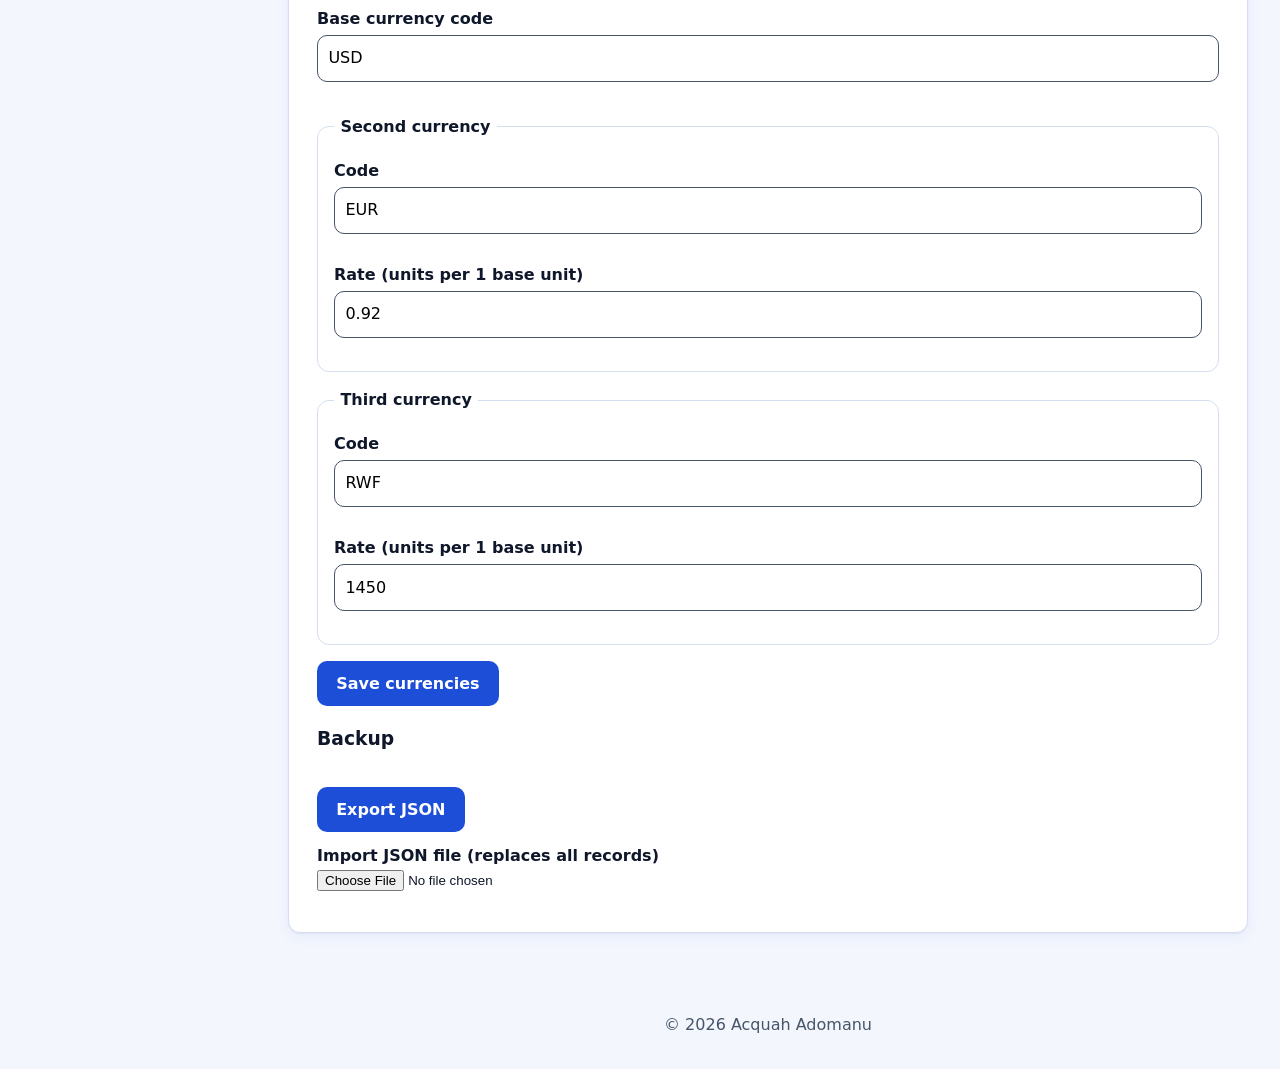
==== commit 29e2c7f5: "style(M7): sidebar and bottom tab-bar layout, About feature cards" ====
--- a/index.html
+++ b/index.html
@@ -7,32 +7,68 @@
   <link rel="icon" href="data:image/svg+xml,<svg xmlns='http://www.w3.org/2000/svg' viewBox='0 0 100 100'><text y='.9em' font-size='90'>💰</text></svg>">
   <link rel="stylesheet" href="styles/main.css">
   <script type="module" src="scripts/main.js" defer></script>
+  <script type="module" src="scripts/nav.js" defer></script>
 </head>
 <body>
   <a class="skip-link" href="#main">Skip to main content</a>
 
-  <header>
+  <header class="app-header">
+  <div class="brand">
+    <svg class="logo" viewBox="0 0 24 24" fill="currentColor" aria-hidden="true">
+      <path d="M12 3 1 9l11 6 9-4.9V17h2V9L12 3z"/>
+      <path d="M5 13.2v3.6c0 1.2 3.1 3.2 7 3.2s7-2 7-3.2v-3.6l-7 3.8-7-3.8z"/>
+    </svg>
     <h1>Student Finance Tracker</h1>
-    <nav aria-label="Main">
-      <ul>
-        <li><a href="#about">About</a></li>
-        <li><a href="#dashboard">Dashboard</a></li>
-        <li><a href="#records">Records</a></li>
-        <li><a href="#form">Add / Edit</a></li>
-        <li><a href="#settings">Settings</a></li>
-      </ul>
-    </nav>
-  </header>
+  </div>
+</header>
+
+<nav class="main-nav" aria-label="Main">
+  <ul>
+    <li><a href="#about">
+      <svg viewBox="0 0 24 24" fill="none" stroke="currentColor" stroke-width="2" stroke-linecap="round" aria-hidden="true"><circle cx="12" cy="12" r="9"/><path d="M12 11v6M12 7.5v.01"/></svg>
+      <span>About</span></a></li>
+    <li><a href="#dashboard">
+      <svg viewBox="0 0 24 24" fill="none" stroke="currentColor" stroke-width="2" stroke-linecap="round" aria-hidden="true"><path d="M5 20v-7M12 20V5M19 20v-11"/></svg>
+      <span>Dashboard</span></a></li>
+    <li><a href="#records">
+      <svg viewBox="0 0 24 24" fill="none" stroke="currentColor" stroke-width="2" stroke-linecap="round" stroke-linejoin="round" aria-hidden="true"><path d="M6 3h8l4 4v14H6z"/><path d="M9 12h6M9 16h6"/></svg>
+      <span>Records</span></a></li>
+    <li><a href="#form">
+      <svg viewBox="0 0 24 24" fill="none" stroke="currentColor" stroke-width="2" stroke-linecap="round" aria-hidden="true"><rect x="4" y="4" width="16" height="16" rx="3"/><path d="M12 8v8M8 12h8"/></svg>
+      <span>Add/Edit</span></a></li>
+    <li><a href="#settings">
+      <svg viewBox="0 0 24 24" fill="none" stroke="currentColor" stroke-width="2" stroke-linecap="round" aria-hidden="true"><path d="M4 7h10M18 7h2M4 17h2M10 17h10"/><circle cx="16" cy="7" r="2"/><circle cx="8" cy="17" r="2"/></svg>
+      <span>Settings</span></a></li>
+  </ul>
+</nav>
 
   <main id="main">
     <section id="about" aria-labelledby="about-h">
-      <h2 id="about-h">About</h2>
-      <p>Student Finance Tracker is a simple application designed to help university students manage their money,
-         track daily expenses, and understand their spending habits. Inspired by student life at the African Leadership University (ALU),
-          it helps students budget wisely, manage their stipends, and make informed financial decisions.</p>
-      <p>Contact: <a href="mailto:e.adomanu@alustudent.com">e.adomanu@alustudent.com</a> ·
-         <a href="https://github.com/acquahhh">GitHub</a></p>
-    </section>
+  <h2 id="about-h">About</h2>
+  <p class="lead">Track your student finances, manage expenses, and plan for your goals.</p>
+  <p>Student Finance Tracker is a simple application designed to help university students manage their money,
+     track daily expenses, and understand their spending habits. Inspired by student life at the African Leadership University (ALU).</p>
+
+  <ul class="feature-grid">
+    <li><a class="feature-card" href="#form">
+      <svg viewBox="0 0 24 24" fill="none" stroke="currentColor" stroke-width="1.8" stroke-linecap="round" stroke-linejoin="round" aria-hidden="true"><path d="M4 7h14a2 2 0 0 1 2 2v9a2 2 0 0 1-2 2H6a2 2 0 0 1-2-2z"/><path d="M4 7l12-3v3M16 13h4"/></svg>
+      Track income &amp; expenses</a></li>
+    <li><a class="feature-card" href="#settings">
+      <svg viewBox="0 0 24 24" fill="none" stroke="currentColor" stroke-width="1.8" stroke-linecap="round" aria-hidden="true"><path d="M5 20v-6M12 20V6M19 20v-10"/></svg>
+      Set savings goals</a></li>
+    <li><a class="feature-card" href="#records">
+      <svg viewBox="0 0 24 24" fill="none" stroke="currentColor" stroke-width="1.8" stroke-linecap="round" stroke-linejoin="round" aria-hidden="true"><path d="M6 3h8l4 4v14H6z"/><path d="M9 12h6M9 16h6"/></svg>
+      View records</a></li>
+    <li><a class="feature-card" href="#dashboard">
+      <svg viewBox="0 0 24 24" fill="none" stroke="currentColor" stroke-width="1.8" stroke-linecap="round" aria-hidden="true"><circle cx="12" cy="12" r="9"/><circle cx="12" cy="12" r="5"/><circle cx="12" cy="12" r="1"/></svg>
+      Build a brighter future</a></li>
+  </ul>
+
+  <a class="btn" href="#form">Get Started &rarr;</a>
+
+  <p>Contact: <a href="mailto:e.adomanu@alustudent.com">e.adomanu@alustudent.com</a> ·
+     <a href="https://github.com/acquahhh">GitHub</a></p>
+</section>
 
         <section id="dashboard" aria-labelledby="dash-h">
       <h2 id="dash-h">Dashboard</h2>
--- a/styles/main.css
+++ b/styles/main.css
@@ -1,22 +1,30 @@
 /* ---------- Tokens ---------- */
 :root {
-  --bg: #f7f7fb;
+  --bg: #f3f6fd;
   --surface: #ffffff;
-  --text: #1a1a2e;
-  --muted: #4a4a68;
+  --text: #0f172a;
+  --muted: #475569;
   --primary: #1d4ed8;
   --primary-dark: #1e3a8a;
-  --border: #c9cbe0;
+  --primary-soft: #dbeafe;
+  --border: #d5def0;
   --error: #b00020;
-  --radius: 8px;
+  --radius: 12px;
   --space: 1rem;
+  --header-h: 4rem;
+  --tabbar-h: 4.25rem;
+  --sidebar-w: 14rem;
+  --shadow: 0 1px 2px rgba(15, 23, 42, 0.05), 0 4px 14px rgba(29, 78, 216, 0.06);
 }
 
 /* ---------- Base (mobile-first, ~360px) ---------- */
 * { box-sizing: border-box; }
 
+html { scroll-behavior: smooth; scroll-padding-top: calc(var(--header-h) + 0.75rem); }
+
 body {
   margin: 0;
+  padding-bottom: calc(var(--tabbar-h) + 0.5rem);
   font-family: system-ui, -apple-system, "Segoe UI", Roboto, sans-serif;
   line-height: 1.5;
   color: var(--text);
@@ -24,6 +32,7 @@
 }
 
 h1, h2 { line-height: 1.2; }
+h2 { margin-top: 0; font-size: 1.5rem; }
 
 /* Skip link: hidden until focused */
 .skip-link {
@@ -34,12 +43,12 @@
   background: var(--primary-dark);
   color: #fff;
   border-radius: var(--radius);
-  z-index: 100;
+  z-index: 200;
   transition: top 0.2s ease;
 }
 .skip-link:focus { top: 0.5rem; }
 
-/* Visible focus on everything interactive (dark amber: 3:1+ on white) */
+/* Visible focus (dark amber: 3:1+ on white) */
 a:focus-visible,
 button:focus-visible,
 input:focus-visible,
@@ -47,45 +56,70 @@
   outline: 3px solid #b45309;
   outline-offset: 2px;
 }
-
-/* Light amber on the dark header and skip link */
-header a:focus-visible,
-.skip-link:focus-visible {
-  outline-color: #fbbf24;
-}
-
-header {
-  background: var(--primary-dark);
-  color: #fff;
-  padding: var(--space);
-}
-header h1 { margin: 0 0 0.5rem; font-size: 1.4rem; }
-
-nav ul {
+.skip-link:focus-visible { outline-color: #fbbf24; }
+
+/* ---------- Header ---------- */
+.app-header {
+  position: sticky;
+  top: 0;
+  z-index: 50;
+  height: var(--header-h);
+  display: flex;
+  align-items: center;
+  padding: 0 var(--space);
+  background: var(--surface);
+  border-bottom: 1px solid var(--border);
+}
+.brand { display: flex; align-items: center; gap: 0.6rem; min-width: 0; }
+.brand .logo { width: 2rem; height: 2rem; flex: none; color: var(--primary); }
+.brand h1 { margin: 0; font-size: 1.05rem; color: var(--primary-dark); }
+
+/* ---------- Navigation: bottom tab bar on mobile ---------- */
+.main-nav {
+  position: fixed;
+  left: 0; right: 0; bottom: 0;
+  z-index: 60;
+  height: var(--tabbar-h);
+  background: var(--surface);
+  border-top: 1px solid var(--border);
+  padding-bottom: env(safe-area-inset-bottom);
+}
+.main-nav ul {
   list-style: none;
   margin: 0;
   padding: 0;
-  display: flex;
-  flex-wrap: wrap;
-  gap: 0.5rem;
-}
-nav a {
-  display: inline-block;
-  padding: 0.4rem 0.75rem;
-  color: #fff;
+  height: 100%;
+  display: flex;
+  justify-content: space-around;
+}
+.main-nav li { flex: 1; }
+.main-nav a {
+  height: 100%;
+  display: flex;
+  flex-direction: column;
+  align-items: center;
+  justify-content: center;
+  gap: 0.15rem;
+  font-size: 0.7rem;
+  font-weight: 600;
+  color: var(--muted);
   text-decoration: none;
-  border-radius: var(--radius);
-  transition: background-color 0.2s ease;
-}
-nav a:hover { background: rgba(255, 255, 255, 0.2); }
-
+  transition: color 0.2s ease, background-color 0.2s ease;
+}
+.main-nav svg { width: 1.4rem; height: 1.4rem; flex: none; }
+.main-nav a:hover { color: var(--primary); }
+.main-nav a[aria-current="page"] { color: var(--primary); background: var(--primary-soft); }
+.main-nav a:focus-visible { outline-offset: -4px; }
+
+/* ---------- Main + cards ---------- */
 main { padding: var(--space); max-width: 1100px; margin: 0 auto; }
 
 main section {
   background: var(--surface);
   border: 1px solid var(--border);
   border-radius: var(--radius);
-  padding: var(--space);
+  box-shadow: var(--shadow);
+  padding: 1.25rem var(--space);
   margin-bottom: var(--space);
   animation: fade-in 0.4s ease both;
 }
@@ -95,21 +129,67 @@
   to   { opacity: 1; transform: none; }
 }
 
+/* ---------- About ---------- */
+.lead { color: var(--muted); font-size: 1.05rem; max-width: 40rem; }
+
+.feature-grid {
+  list-style: none;
+  margin: 1.25rem 0;
+  padding: 0;
+  display: grid;
+  grid-template-columns: repeat(2, 1fr);
+  gap: 0.75rem;
+}
+.feature-card {
+  display: flex;
+  flex-direction: column;
+  align-items: center;
+  gap: 0.5rem;
+  height: 100%;
+  padding: 1rem 0.5rem;
+  text-align: center;
+  font-weight: 600;
+  color: var(--text);
+  text-decoration: none;
+  background: #f8faff;
+  border: 1px solid var(--border);
+  border-radius: var(--radius);
+  transition: transform 0.2s ease, border-color 0.2s ease, box-shadow 0.2s ease;
+}
+.feature-card svg { width: 2rem; height: 2rem; color: var(--primary); }
+.feature-card:hover { transform: translateY(-3px); border-color: var(--primary); box-shadow: var(--shadow); }
+
+.btn {
+  display: inline-block;
+  padding: 0.65rem 1.3rem;
+  font-weight: 600;
+  color: var(--primary-dark);
+  text-decoration: none;
+  background: var(--primary-soft);
+  border: 1px solid #93b4f5;
+  border-radius: var(--radius);
+  transition: background-color 0.2s ease, transform 0.1s ease;
+}
+.btn:hover { background: #c7dbfd; }
+.btn:active { transform: scale(0.97); }
+
 /* ---------- Forms ---------- */
 label { display: block; margin-top: 0.75rem; font-weight: 600; }
 
-input[type="text"], select {
+input[type="text"], input[type="number"], input[type="search"], select {
   width: 100%;
-  padding: 0.6rem;
+  padding: 0.65rem;
   margin-top: 0.25rem;
   font: inherit;
   border: 1px solid var(--muted);
-  border-radius: var(--radius);
+  border-radius: 10px;
   background: #fff;
 }
 
+fieldset { margin: 1rem 0 0; padding: 0.5rem 1rem 1rem; border: 1px solid var(--border); border-radius: var(--radius); }
+legend { padding: 0 0.4rem; font-weight: 600; }
+
 input[type="checkbox"] { margin-right: 0.4rem; }
-
 input[aria-invalid="true"] { border-color: var(--error); border-width: 2px; }
 
 .error { display: block; min-height: 1.2em; color: var(--error); font-size: 0.9rem; }
@@ -118,35 +198,49 @@
 /* ---------- Buttons ---------- */
 button {
   margin: 1rem 0.5rem 0 0;
-  padding: 0.6rem 1.2rem;
+  padding: 0.65rem 1.2rem;
   font: inherit;
+  font-weight: 600;
   color: #fff;
   background: var(--primary);
   border: 0;
-  border-radius: var(--radius);
+  border-radius: 10px;
   cursor: pointer;
   transition: background-color 0.2s ease, transform 0.1s ease;
 }
 button:hover { background: var(--primary-dark); }
 button:active { transform: scale(0.97); }
-
-/* Smaller buttons inside table rows (edit / delete) */
+button[type="reset"] { color: var(--primary-dark); background: var(--primary-soft); }
+button[type="reset"]:hover { background: #c7dbfd; }
+
 td button { margin: 0 0.25rem 0 0; padding: 0.3rem 0.7rem; font-size: 0.9rem; }
 td button.danger { background: var(--error); }
 td button.danger:hover { background: #7f0016; }
 
 /* ---------- Table ---------- */
-.table-wrap { overflow-x: auto; margin-top: 1rem; }
+.table-wrap { overflow-x: auto; margin-top: 1rem; border: 1px solid var(--border); border-radius: var(--radius); }
 table { width: 100%; border-collapse: collapse; min-width: 480px; }
-caption { text-align: left; font-weight: 600; padding-bottom: 0.5rem; }
-th, td { padding: 0.5rem; border-bottom: 1px solid var(--border); text-align: left; }
+caption { text-align: left; font-weight: 600; padding: 0.75rem 0.5rem 0.5rem; }
+th, td { padding: 0.6rem 0.5rem; border-bottom: 1px solid var(--border); text-align: left; }
+thead th { background: #f1f5fd; }
+tbody tr:last-child td { border-bottom: 0; }
+tbody tr { transition: background-color 0.15s ease; }
+tbody tr:hover { background: #f8faff; }
 td.num, th:nth-child(4) { text-align: right; }
-td:first-child { white-space: nowrap; }
-td:last-child { white-space: nowrap; }
-
-mark { background: #fde68a; color: #000; padding: 0 2px; }
+td:first-child, td:last-child { white-space: nowrap; }
+
+mark { background: #fde68a; color: #000; padding: 0 2px; border-radius: 3px; }
 
 /* ---------- Dashboard ---------- */
+#dashboard > p {
+  margin: 0.5rem 0;
+  padding: 0.9rem 1rem;
+  font-weight: 600;
+  background: #f8faff;
+  border: 1px solid var(--border);
+  border-radius: var(--radius);
+}
+
 #cap-message, #cap-alert { font-weight: 600; margin-top: 0.5rem; }
 #cap-alert { color: var(--error); }
 #cap-alert:not(:empty) {
@@ -157,7 +251,7 @@
 
 #trend {
   list-style: none;
-  margin: 0;
+  margin: 1rem 0 0;
   padding: 0;
   display: flex;
   gap: 0.4rem;
@@ -180,8 +274,8 @@
   right: 15%;
   bottom: 0;
   min-height: 2px;
-  background: var(--primary);
-  border-radius: 4px 4px 0 0;
+  background: linear-gradient(to top, var(--primary-dark), #3b82f6);
+  border-radius: 6px 6px 0 0;
   transform-origin: bottom;
   animation: grow 0.5s ease both;
 }
@@ -190,38 +284,56 @@
   to   { transform: scaleY(1); }
 }
 
-/* ---------- Settings ---------- */
-#settings h3 { margin: 1.5rem 0 0.25rem; font-size: 1.1rem; }
-fieldset {
-  border: 1px solid var(--border);
-  border-radius: var(--radius);
-  margin: 1rem 0 0;
-  padding: 0 0.75rem 0.75rem;
-}
-legend { font-weight: 600; padding: 0 0.4rem; }
-input[type="file"] { display: block; margin-top: 0.25rem; max-width: 100%; }
-#import-errors { color: var(--error); padding-left: 1.2rem; }
-#import-errors:empty { display: none; }
-#settings-status { margin-top: 1rem; font-weight: 600; }
-
 footer { text-align: center; padding: var(--space); color: var(--muted); }
 
-/* ---------- Tablet (768px) ---------- */
+/* ---------- Tablet (768px): sidebar + search-width content ---------- */
 @media (min-width: 768px) {
-  header { display: flex; justify-content: space-between; align-items: center; }
-  header h1 { margin: 0; font-size: 1.6rem; }
-  main { padding: 1.5rem; }
+  body { padding-bottom: 0; }
+  .app-header { padding: 0 1.5rem; }
+  .brand h1 { font-size: 1.25rem; }
+
+  .main-nav {
+    top: var(--header-h);
+    right: auto;
+    bottom: 0;
+    width: var(--sidebar-w);
+    height: auto;
+    padding: 1rem 0.75rem;
+    border-top: 0;
+    border-right: 1px solid var(--border);
+  }
+  .main-nav ul { flex-direction: column; justify-content: flex-start; gap: 0.25rem; }
+  .main-nav li { flex: none; }
+  .main-nav a {
+    flex-direction: row;
+    justify-content: flex-start;
+    gap: 0.75rem;
+    height: auto;
+    padding: 0.7rem 0.9rem;
+    font-size: 1rem;
+    border-radius: 10px;
+  }
+  .main-nav a:focus-visible { outline-offset: 2px; }
+
+  main { margin-left: var(--sidebar-w); max-width: none; padding: 1.5rem; }
+  footer { margin-left: var(--sidebar-w); }
+
+  .feature-grid { grid-template-columns: repeat(4, 1fr); }
+
   #dashboard { display: grid; grid-template-columns: repeat(3, 1fr); gap: var(--space); }
-  #dashboard h2, #cap-message, #cap-alert, #trend-wrap { grid-column: 1 / -1; }
+  #dashboard > p { margin: 0; }
+  #dashboard h2, #cap-message, #cap-alert, #trend-wrap, #trend { grid-column: 1 / -1; }
 }
 
 /* ---------- Desktop (1024px) ---------- */
 @media (min-width: 1024px) {
+  :root { --sidebar-w: 16rem; }
   main { padding: 2rem; }
+  main section { padding: 1.5rem 1.75rem; }
   #txn-form { max-width: 600px; }
 }
 
 /* Respect users who turn animations off */
 @media (prefers-reduced-motion: reduce) {
-  * { animation: none !important; transition: none !important; }
+  * { animation: none !important; transition: none !important; scroll-behavior: auto !important; }
 }
